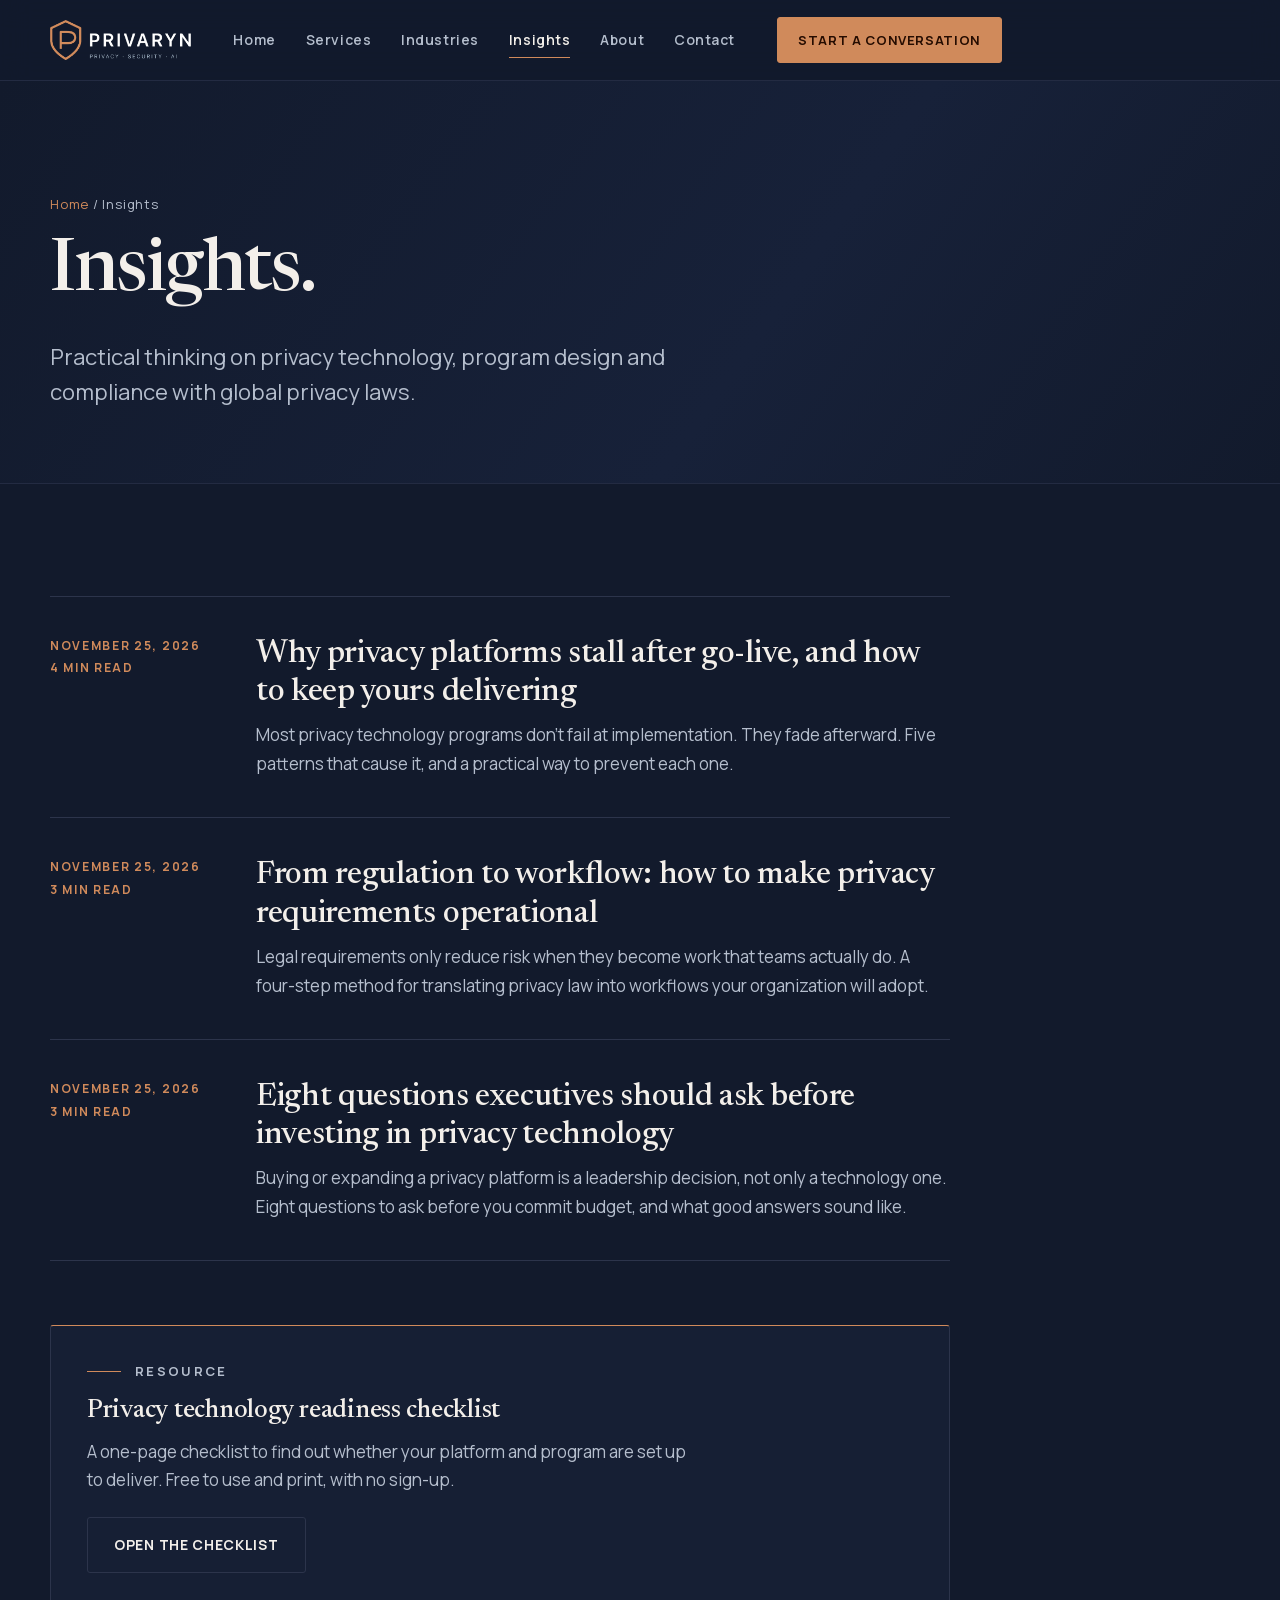
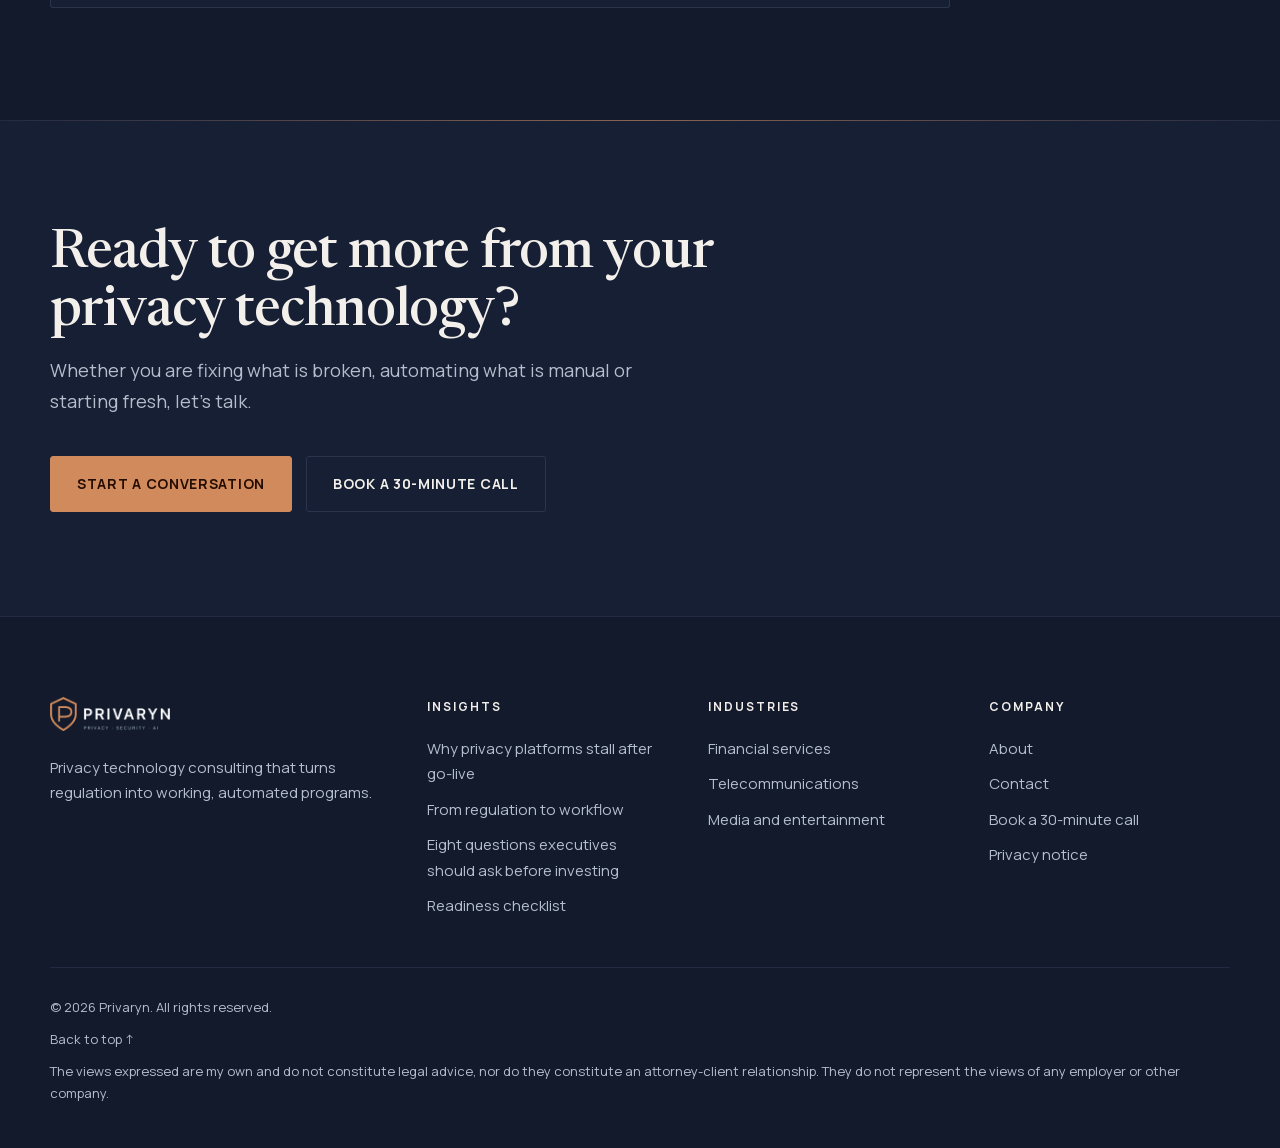
==== insights/index.html @ 538ccb26 "Add Insights articles, readiness checklist and industry pages Co-Authored-By: Claude Sonnet 5.5 <nor" ====
<!DOCTYPE html>
<html lang="en">
<head>
<meta charset="utf-8">
<meta name="viewport" content="width=device-width, initial-scale=1, viewport-fit=cover">
<title>Insights | Privaryn</title>
<meta name="description" content="Practical thinking on privacy technology, program design and compliance with global privacy laws, from Privaryn.">
<link rel="canonical" href="https://privarynadvisory.com/insights/">
<meta name="theme-color" content="#121a2c">
<link rel="icon" href="/favicon.svg" type="image/svg+xml">
<link rel="icon" href="/favicon-32.png" sizes="32x32" type="image/png">
<link rel="apple-touch-icon" href="/apple-touch-icon.png">
<meta property="og:type" content="website">
<meta property="og:site_name" content="Privaryn">
<meta property="og:title" content="Insights">
<meta property="og:description" content="Practical thinking on privacy technology, program design and compliance with global privacy laws, from Privaryn.">
<meta property="og:url" content="https://privarynadvisory.com/insights/">
<meta property="og:image" content="https://privarynadvisory.com/og-image.png">
<meta property="og:image:width" content="1200">
<meta property="og:image:height" content="630">
<meta name="twitter:card" content="summary_large_image">
<meta name="twitter:title" content="Insights">
<meta name="twitter:description" content="Practical thinking on privacy technology, program design and compliance with global privacy laws, from Privaryn.">
<meta name="twitter:image" content="https://privarynadvisory.com/og-image.png">
<link rel="preload" href="/fonts/manrope-latin.woff2" as="font" type="font/woff2" crossorigin>
<link rel="preload" href="/fonts/newsreader-latin.woff2" as="font" type="font/woff2" crossorigin>
<script>document.documentElement.classList.add("js")</script>
<link rel="stylesheet" href="/styles.css">
<script type="application/ld+json">{"@context": "https://schema.org", "@type": "CollectionPage", "name": "Privaryn Insights", "url": "https://privarynadvisory.com/insights/", "description": "Practical thinking on privacy technology, program design and compliance with global privacy laws, from Privaryn."}</script>
<script type="application/ld+json">{"@context": "https://schema.org", "@type": "BreadcrumbList", "itemListElement": [{"@type": "ListItem", "position": 1, "name": "Home", "item": "https://privarynadvisory.com/"}, {"@type": "ListItem", "position": 2, "name": "Insights", "item": "https://privarynadvisory.com/insights/"}]}</script>
</head>
<body>
<a class="skip" href="#main">Skip to main content</a>
<header>
  <div class="wrap nav">
    <a class="brand" href="/" aria-label="Privaryn home"><img src="/logo.png" alt="Privaryn" width="184" height="52"></a>
    <button class="menu-btn" aria-expanded="false" aria-controls="primary" aria-label="Menu"><svg class="ic" viewBox="0 0 24 24" aria-hidden="true"><path d="M4 7h16M4 12h16M4 17h16"/></svg></button>
    <nav id="primary" aria-label="Primary">
      <ul>
        <li><a href="/">Home</a></li>
        <li><a href="/#services">Services</a></li>
        <li><a href="/#industries">Industries</a></li>
        <li><a href="/insights/" aria-current="page">Insights</a></li>
        <li><a href="/#about">About</a></li>
        <li><a href="/#contact">Contact</a></li>
      </ul>
    </nav>
    <a class="btn top" href="/#contact">Start a conversation</a>
  </div>
</header>

<main id="main">
  <div class="page-head"><div class="wrap">
    <p class="crumbs"><a href="/">Home</a> / Insights</p>
    <h1>Insights.</h1>
    <p class="lead">Practical thinking on privacy technology, program design and compliance with global privacy laws.</p>
  </div></div>
  <section><div class="wrap">
    <div class="ins-list">
<a class="ins-item" href="/insights/why-privacy-platforms-stall-after-go-live/"><time datetime="2026-11-25">November 25, 2026<br>4 min read</time><div><h3>Why privacy platforms stall after go-live, and how to keep yours delivering</h3><p>Most privacy technology programs don&#x27;t fail at implementation. They fade afterward. Five patterns that cause it, and a practical way to prevent each one.</p></div></a>
<a class="ins-item" href="/insights/turning-privacy-regulation-into-workflows/"><time datetime="2026-11-25">November 25, 2026<br>3 min read</time><div><h3>From regulation to workflow: how to make privacy requirements operational</h3><p>Legal requirements only reduce risk when they become work that teams actually do. A four-step method for translating privacy law into workflows your organization will adopt.</p></div></a>
<a class="ins-item" href="/insights/questions-executives-should-ask-before-investing-in-privacy-technology/"><time datetime="2026-11-25">November 25, 2026<br>3 min read</time><div><h3>Eight questions executives should ask before investing in privacy technology</h3><p>Buying or expanding a privacy platform is a leadership decision, not only a technology one. Eight questions to ask before you commit budget, and what good answers sound like.</p></div></a>
    </div>
    <div class="res-card">
      <p class="eyebrow">Resource</p>
      <h3>Privacy technology readiness checklist</h3>
      <p>A one-page checklist to find out whether your platform and program are set up to deliver. Free to use and print, with no sign-up.</p>
      <a class="btn ghost" href="/resources/privacy-technology-readiness-checklist/">Open the checklist</a>
    </div>
  </div></section>
</main>
<div class="cta">
  <div class="wrap">
    <div><h2>Ready to get more from your privacy technology?</h2><p>Whether you are fixing what is broken, automating what is manual or starting fresh, let's talk.</p></div>
    <div class="actions"><a class="btn dark" href="/#contact">Start a conversation</a><a class="btn ghost" href="https://calendly.com/sareen-dev/30min" target="_blank" rel="noopener noreferrer" aria-label="Book a 30-minute call (opens Calendly in a new tab)">Book a 30-minute call</a></div>
  </div>
</div>
<footer>
  <div class="wrap">
    <div class="f-top">
      <div><img src="/logo.png" alt="Privaryn" width="120" height="34"><p>Privacy technology consulting that turns regulation into working, automated programs.</p></div>
      <div><h4>Insights</h4><ul><li><a href="/insights/why-privacy-platforms-stall-after-go-live/">Why privacy platforms stall after go-live</a></li><li><a href="/insights/turning-privacy-regulation-into-workflows/">From regulation to workflow</a></li><li><a href="/insights/questions-executives-should-ask-before-investing-in-privacy-technology/">Eight questions executives should ask before investing</a></li><li><a href="/resources/privacy-technology-readiness-checklist/">Readiness checklist</a></li></ul></div>
      <div><h4>Industries</h4><ul><li><a href="/industries/financial-services/">Financial services</a></li><li><a href="/industries/telecommunications/">Telecommunications</a></li><li><a href="/industries/media-entertainment/">Media and entertainment</a></li></ul></div>
      <div><h4>Company</h4><ul><li><a href="/#about">About</a></li><li><a href="/#contact">Contact</a></li><li><a href="https://calendly.com/sareen-dev/30min" target="_blank" rel="noopener noreferrer" aria-label="Book a 30-minute call (opens Calendly in a new tab)">Book a 30-minute call</a></li><li><a href="/#privacy">Privacy notice</a></li></ul></div>
    </div>
    <div class="f-bot">
      <p>&copy; 2026 Privaryn. All rights reserved.</p>
      <p><button type="button" class="linkbtn" onclick="window.scrollTo(0,0)">Back to top &uarr;</button></p>
      <p>The views expressed are my own and do not constitute legal advice, nor do they constitute an attorney-client relationship. They do not represent the views of any employer or other company.</p>
    </div>
  </div>
</footer>
<script>
(function(){var mb=document.querySelector(".menu-btn"),nav=document.getElementById("primary");if(mb&&nav)mb.addEventListener("click",function(){var o=nav.classList.toggle("open");mb.setAttribute("aria-expanded",o?"true":"false");});
if(!("IntersectionObserver" in window)||window.matchMedia("(prefers-reduced-motion: reduce)").matches)return;
var els=document.querySelectorAll(".cols>div,.list>div,.takeaways,.ins-item,.prose h2");
var io=new IntersectionObserver(function(es){es.forEach(function(e){if(e.isIntersecting){e.target.classList.add("in");io.unobserve(e.target);}});},{threshold:.1,rootMargin:"0px 0px -5% 0px"});
els.forEach(function(el){el.classList.add("rv");io.observe(el);});})();
</script>
</body>
</html>
---- styles.css ----
@font-face{font-family:"Manrope";font-style:normal;font-weight:400 700;font-display:swap;src:url(fonts/manrope-latin.woff2) format("woff2");unicode-range:U+0000-00FF,U+0131,U+0152-0153,U+02BB-02BC,U+02C6,U+02DA,U+02DC,U+0304,U+0308,U+0329,U+2000-206F,U+20AC,U+2122,U+2191,U+2193,U+2212,U+2215,U+FEFF,U+FFFD}
@font-face{font-family:"Newsreader";font-style:normal;font-weight:400 500;font-display:swap;src:url(fonts/newsreader-latin.woff2) format("woff2");unicode-range:U+0000-00FF,U+0131,U+0152-0153,U+02BB-02BC,U+02C6,U+02DA,U+02DC,U+0304,U+0308,U+0329,U+2000-206F,U+20AC,U+2122,U+2191,U+2193,U+2212,U+2215,U+FEFF,U+FFFD}
@font-face{font-family:"Newsreader";font-style:italic;font-weight:400;font-display:swap;src:url(fonts/newsreader-italic-latin.woff2) format("woff2");unicode-range:U+0000-00FF,U+0131,U+0152-0153,U+02BB-02BC,U+02C6,U+02DA,U+02DC,U+0304,U+0308,U+0329,U+2000-206F,U+20AC,U+2122,U+2191,U+2193,U+2212,U+2215,U+FEFF,U+FFFD}

:root{
  --bg:#121a2c;--bg-2:#161f34;--bg-3:#1b2540;--line:#232b42;--line-2:#2c344b;
  --text:#f3efea;--muted:#b5becd;--accent:#d08a5b;--accent-2:#dc9c70;--ink:#250c00;
  --serif:"Newsreader","Iowan Old Style","Georgia",serif;
  --sans:"Manrope",system-ui,-apple-system,"Segoe UI",Roboto,sans-serif;
  color-scheme:dark;box-sizing:border-box;
  padding-top:env(safe-area-inset-top,0px);padding-bottom:env(safe-area-inset-bottom,0px);
}
@media (prefers-color-scheme:dark){:root:not([data-theme="light"]){color-scheme:dark}}
:root[data-theme="dark"]{color-scheme:dark}
*,*::before,*::after{box-sizing:inherit}
html{scroll-padding-top:calc(env(safe-area-inset-top,0px) + 84px)}
body{margin:0;background:var(--bg);color:var(--text);font-family:var(--sans);font-size:17px;line-height:1.7;-webkit-font-smoothing:antialiased;text-rendering:optimizeLegibility}
body::before{content:"";position:fixed;inset:0 0 auto;height:env(safe-area-inset-top,0px);background:rgba(18,26,44,.94);backdrop-filter:blur(12px);z-index:30}
img,svg{max-width:100%}
a{color:inherit}
:focus-visible{outline:2px solid var(--accent);outline-offset:3px;border-radius:3px}
.wrap{width:min(1180px,100% - 48px);margin-inline:auto}
.ic{width:20px;height:20px;fill:none;stroke:currentColor;stroke-width:1.8;stroke-linecap:round;stroke-linejoin:round;flex:none}
p{margin:0}
h1,h2,h3{margin:0}
.eyebrow{font-size:13px;font-weight:700;letter-spacing:.18em;text-transform:uppercase;color:var(--accent);margin-bottom:26px;display:flex;align-items:center;gap:14px}
.eyebrow::before{content:"";width:34px;height:1px;background:var(--accent)}

.skip{position:absolute;left:16px;top:-80px;z-index:100;background:var(--accent);color:var(--ink);border:0;border-radius:3px;padding:12px 18px;font:inherit;font-weight:700;font-size:14px;cursor:pointer}
.skip:focus{top:calc(12px + env(safe-area-inset-top,0px))}
main:focus{outline:none}
/* header */
header{position:sticky;top:env(safe-area-inset-top,0px);z-index:20;background:rgba(18,26,44,.82);backdrop-filter:blur(14px);-webkit-backdrop-filter:blur(14px);border-bottom:1px solid var(--line)}
.nav{display:flex;align-items:center;gap:28px;min-height:80px}
.nav .brand img{height:40px;width:auto;display:block}
.nav ul{display:flex;gap:2px;list-style:none;margin:0 0 0 auto;padding:0}
.nav ul a{position:relative;display:block;text-decoration:none;color:var(--muted);font-weight:600;font-size:14px;letter-spacing:.04em;padding:10px 14px}
.nav ul a::after{content:"";position:absolute;left:14px;right:14px;bottom:4px;height:1px;background:var(--accent);transform:scaleX(0);transform-origin:left;transition:transform .3s ease}
.nav ul a:hover{color:var(--text)}
.nav ul a:hover::after,.nav ul a[aria-current="page"]::after{transform:scaleX(1)}
.nav ul a[aria-current="page"]{color:var(--text)}
.menu-btn{display:none;margin-left:auto;background:none;border:1px solid var(--line-2);color:var(--text);border-radius:4px;padding:8px;cursor:pointer}
.btn{display:inline-flex;align-items:center;gap:10px;background:var(--accent);color:var(--ink);font:inherit;font-weight:700;font-size:14px;letter-spacing:.05em;text-transform:uppercase;text-decoration:none;padding:15px 26px;border-radius:3px;border:1px solid var(--accent);cursor:pointer;transition:background .2s,border-color .2s,color .2s,transform .2s}
.btn:hover{background:var(--accent-2);border-color:var(--accent-2)}
.btn.ghost{background:transparent;color:var(--text);border-color:var(--line-2)}
.btn.ghost:hover{border-color:var(--accent);color:var(--accent)}
.btn.dark{background:var(--accent);color:var(--ink)}
.nav .btn.top{padding:11px 20px;font-size:13px}

/* views and sections */
[hidden]{display:none!important}
section{padding:112px 0}
section.alt{background:var(--bg-2);border-block:1px solid var(--line)}
h2{font-family:var(--serif);font-size:clamp(34px,4.2vw,56px);line-height:1.08;letter-spacing:-.02em;font-weight:500;max-width:20ch;margin-bottom:22px}
h3{font-family:var(--serif);font-size:26px;line-height:1.2;font-weight:500;letter-spacing:-.01em;margin-bottom:12px}
.sub{color:var(--muted);max-width:60ch;margin-bottom:64px;font-size:19px}
.head-row{display:flex;justify-content:space-between;align-items:end;gap:24px;flex-wrap:wrap;margin-bottom:64px}
.head-row .sub{margin-bottom:0}

/* hero */
@keyframes drift{0%{background-position:0% 50%}50%{background-position:100% 50%}100%{background-position:0% 50%}}
@keyframes rise{from{opacity:0;transform:translateY(28px)}to{opacity:1;transform:none}}
.hero{position:relative;overflow:hidden;min-height:min(86vh,820px);display:flex;align-items:center;padding:120px 0 96px;background:linear-gradient(125deg,#121a2c 0%,#172139 38%,#1b2036 62%,#121a2c 100%);background-size:260% 260%;animation:drift 24s ease-in-out infinite;border-bottom:1px solid var(--line)}
.hero>.wrap{width:min(1180px,100% - 48px)}
.hero .grid{display:grid;grid-template-columns:1.1fr .9fr;gap:40px;align-items:center}
h1{font-family:var(--serif);font-size:clamp(46px,7.2vw,92px);line-height:1.02;letter-spacing:-.028em;font-weight:500;margin-bottom:30px}
h1 em{font-style:italic;color:var(--accent);font-weight:400}
.lead{font-size:clamp(18px,2vw,22px);color:var(--muted);max-width:52ch;margin-bottom:44px;line-height:1.6}
.actions{display:flex;flex-wrap:wrap;gap:14px}
.hero .eyebrow,.hero h1,.hero .lead,.hero .actions{animation:rise 1s cubic-bezier(.2,.7,.2,1) both}
.hero h1{animation-delay:.12s}.hero .lead{animation-delay:.28s}.hero .actions{animation-delay:.42s}
@keyframes fadein{from{opacity:0}to{opacity:1}}
@keyframes fadeinbg{from{opacity:0}to{opacity:.55}}
.globe{display:block;width:100%;max-width:580px;aspect-ratio:1/1;justify-self:end;animation:fadein 1.8s .35s ease both}

.proof{display:grid;grid-template-columns:repeat(3,1fr);gap:40px;margin-top:96px;counter-reset:pf}
.proof div{counter-increment:pf;border-top:1px solid var(--line-2);padding-top:22px}
.proof div::before{content:"0" counter(pf);display:block;font-family:var(--serif);font-size:15px;letter-spacing:.12em;color:var(--accent);margin-bottom:12px}
.proof strong{display:block;font-family:var(--serif);font-weight:500;font-size:21px;line-height:1.3;margin-bottom:8px}
.proof span{color:var(--muted);font-size:15px}

/* problem columns */
.cols{display:grid;grid-template-columns:repeat(3,1fr);gap:56px}
.cols>div{border-top:1px solid var(--line-2);padding-top:26px;position:relative}
.cols>div::before{content:"";position:absolute;left:0;top:-1px;width:44px;height:2px;background:var(--accent)}
.cols p{color:var(--muted);font-size:16px}

/* cards: editorial columns, not boxes */
.cards{display:grid;grid-template-columns:repeat(4,1fr);gap:48px 40px;counter-reset:c}
.cards.two{grid-template-columns:repeat(2,1fr)}
.card{counter-increment:c;display:flex;flex-direction:column;gap:6px;border-top:1px solid var(--line-2);padding-top:26px;transition:border-color .3s}
.card::before{content:"0" counter(c);font-family:var(--serif);font-size:15px;letter-spacing:.12em;color:var(--accent);margin-bottom:16px}
.card:hover{border-top-color:var(--accent)}
.card p{color:var(--muted);font-size:16px}
.cap-label{margin-top:30px;margin-bottom:6px;font-size:12px;font-weight:700;letter-spacing:.18em;text-transform:uppercase;color:var(--accent)}
.card .cap-label{font-size:12px;color:var(--muted)}
.cards.two .cap-label{margin-top:auto;padding-top:30px}
.ticks{list-style:none;margin:0;padding:0;display:block;border-top:1px solid var(--line-2)}
.ticks li{position:relative;padding:15px 0 15px 30px;border-bottom:1px solid var(--line);font-size:16px;line-height:1.45;color:var(--text);transition:padding-left .25s ease}
.ticks li::before{content:"";position:absolute;left:3px;top:50%;width:7px;height:7px;margin-top:-3.5px;background:var(--accent);transform:rotate(45deg);transition:transform .25s ease}
.ticks li:hover{padding-left:36px}
.ticks li:hover::before{transform:rotate(45deg) scale(1.25)}

.pillars{display:grid;grid-template-columns:repeat(3,1fr);gap:40px;margin-bottom:72px}
.pillars div{border-left:1px solid var(--accent);padding-left:20px;font-family:var(--serif);font-size:22px;font-weight:500;line-height:1.3}
.pillars span{display:block;color:var(--muted);font-family:var(--sans);font-weight:500;font-size:15px;margin-top:6px;line-height:1.5}

/* testimonials */
.quote-box{position:relative;border-left:2px solid var(--accent);padding:6px 0 6px clamp(24px,4vw,56px);max-width:960px}
.quote-box blockquote{margin:0 0 32px;font-family:var(--serif);font-size:clamp(26px,3.4vw,42px);line-height:1.22;font-weight:400;letter-spacing:-.015em;font-style:italic}
.quote-box .who{display:flex;align-items:center;gap:14px;color:var(--muted);font-size:15px;letter-spacing:.04em}
.quote-box .who b{display:grid;place-items:center;width:38px;height:38px;border-radius:50%;border:1px solid var(--accent);color:var(--accent);font-weight:600;font-size:14px}
.q-ctrl{display:flex;align-items:center;gap:12px;margin-top:36px}
.q-ctrl button{background:none;border:1px solid var(--line-2);color:var(--text);border-radius:50%;width:42px;height:42px;display:grid;place-items:center;cursor:pointer;transition:border-color .2s}
.q-ctrl button:hover{border-color:var(--accent)}
.q-ctrl span{color:var(--muted);font-size:14px;min-width:44px;text-align:center;letter-spacing:.08em}

/* journey */
.journey{display:grid;grid-template-columns:.9fr 1.1fr;gap:88px;align-items:start}
.list{display:grid;gap:0;counter-reset:l}
.list>div{counter-increment:l;display:grid;grid-template-columns:48px 1fr;gap:12px;padding:30px 0;border-top:1px solid var(--line-2)}
.list>div:last-child{border-bottom:1px solid var(--line-2)}
.list>div::before{content:"0" counter(l);font-family:var(--serif);font-size:16px;letter-spacing:.1em;color:var(--accent);padding-top:2px}
.list p{color:var(--muted);font-size:16px}

/* industries */
.inds{display:grid;grid-template-columns:repeat(2,1fr);gap:0 56px}
.ind{display:flex;gap:20px;border-top:1px solid var(--line-2);padding:30px 0}
.ind p{color:var(--muted);font-size:16px}

/* page head */
.page-head{padding:112px 0 72px;background:linear-gradient(125deg,#121a2c 0%,#172139 60%,#121a2c 100%);border-bottom:1px solid var(--line)}
.page-head h1{font-size:clamp(40px,5.6vw,72px);max-width:18ch}
.page-head .lead{margin-bottom:0}

/* platforms */
.chips{display:flex;flex-wrap:wrap;gap:12px;list-style:none;margin:0;padding:0}
.chips li{display:flex;align-items:center;gap:10px;border:1px solid var(--line-2);border-radius:3px;padding:12px 22px;font-weight:600;letter-spacing:.03em;font-size:15px}

/* about */
.about{display:grid;grid-template-columns:1.1fr .9fr;gap:88px;align-items:start}
.about p{color:var(--muted)}
.about p+p{margin-top:18px}
.fact{border-top:1px solid var(--accent);background:var(--bg-2);padding:8px 30px;display:grid;gap:0}
.fact div{display:flex;gap:14px;padding:22px 0;border-bottom:1px solid var(--line)}
.fact div:last-child{border-bottom:0}
.fact strong{font-family:var(--serif);font-weight:500;font-size:19px;display:block;margin-bottom:2px}
.fact span{display:block;color:var(--muted);font-size:15px}

/* contact */
.contact-grid{display:grid;grid-template-columns:1.2fr .8fr;gap:64px;align-items:start}
form{display:grid;gap:20px;background:var(--bg-2);border:1px solid var(--line);border-top:1px solid var(--accent);border-radius:3px;padding:clamp(24px,4vw,40px)}
.fr{display:grid;grid-template-columns:1fr 1fr;gap:20px}
label{display:grid;gap:8px;font-weight:600;font-size:14px;letter-spacing:.03em}
input,select,textarea{font:inherit;font-size:16px;color:var(--text);background:var(--bg);border:1px solid var(--line-2);border-radius:3px;padding:13px 14px;width:100%}
input:focus,select:focus,textarea:focus{outline:none;border-color:var(--accent)}
textarea{min-height:150px;resize:vertical}
.note{color:var(--muted);font-size:14px}

/* CTA band */
.cta{background:var(--bg-2);border-top:1px solid var(--line);padding:104px 0;position:relative}
.cta::before{content:"";position:absolute;left:0;right:0;top:-1px;height:1px;background:linear-gradient(90deg,transparent,var(--accent),transparent);opacity:.6}
.cta .wrap{display:flex;justify-content:space-between;align-items:center;gap:40px;flex-wrap:wrap}
.cta h2{margin-bottom:14px;max-width:22ch}
.cta p{max-width:56ch;font-size:18px;color:var(--muted)}

/* legal */
.legal{max-width:760px}
.legal h2{font-size:28px;letter-spacing:-.01em;margin:48px 0 14px;max-width:none}
.legal h2:first-child{margin-top:0}
.legal p,.legal li{color:var(--muted)}
.legal p+p{margin-top:14px}
.legal ul{padding-left:20px;margin:12px 0 0;display:grid;gap:8px}
.legal a{color:var(--accent)}

/* cookie banner */
.cookie{position:fixed;left:16px;right:16px;bottom:calc(16px + env(safe-area-inset-bottom,0px));z-index:50;max-width:460px;background:var(--bg-3);border:1px solid var(--line-2);border-top:1px solid var(--accent);border-radius:3px;padding:22px;box-shadow:0 18px 50px rgba(0,0,0,.5)}
.cookie[hidden]{display:none}
.cookie h3{font-size:20px;margin-bottom:6px}
.cookie p{color:var(--muted);font-size:15px}
.cookie p a{color:var(--accent)}
.ck-row{display:flex;flex-wrap:wrap;gap:10px;margin-top:16px}
.ck-row .btn{padding:10px 16px;font-size:12px}
.ck-prefs{margin-top:16px;border-top:1px solid var(--line);padding-top:14px;display:grid;gap:12px}
.ck-prefs[hidden]{display:none}
.ck-opt{display:flex;justify-content:space-between;align-items:center;gap:16px;font-weight:600;font-size:15px;letter-spacing:0}
.ck-opt span{display:block;color:var(--muted);font-weight:500;font-size:13px}
.ck-opt input{width:22px;height:22px;accent-color:var(--accent);flex:none}
.linkbtn{background:none;border:0;padding:0;font:inherit;color:inherit;cursor:pointer;text-align:left}
.linkbtn:hover{color:var(--accent)}

/* footer */
footer{padding:80px 0 44px;color:var(--muted);font-size:15px;border-top:1px solid var(--line)}
.f-top{display:grid;grid-template-columns:1.4fr 1fr 1fr 1fr;gap:40px;padding-bottom:48px;border-bottom:1px solid var(--line)}
.f-top img{height:34px;width:auto;margin-bottom:16px}
.f-top h4{color:var(--text);font-size:12px;letter-spacing:.16em;text-transform:uppercase;margin:0 0 18px}
.f-top ul{list-style:none;margin:0;padding:0;display:grid;gap:10px}
.f-top a{text-decoration:none}
.f-top a:hover{color:var(--accent)}
.f-bot{padding-top:28px;display:grid;gap:10px;font-size:13px}

/* faq */
.faq-grid{display:grid;grid-template-columns:.8fr 1.2fr;gap:88px;align-items:start}
.faq-grid h2{max-width:14ch}
.faq details{border-top:1px solid var(--line-2)}
.faq details:last-child{border-bottom:1px solid var(--line-2)}
.faq summary{list-style:none;cursor:pointer;display:flex;justify-content:space-between;align-items:center;gap:24px;padding:26px 0;font-family:var(--serif);font-size:clamp(20px,2.1vw,25px);line-height:1.25;letter-spacing:-.01em;transition:color .2s}
.faq summary::-webkit-details-marker{display:none}
.faq summary::after{content:"+";flex:none;font-family:var(--sans);font-weight:300;font-size:30px;line-height:1;color:var(--accent);transition:transform .3s ease}
.faq details[open] summary::after{transform:rotate(45deg)}
.faq summary:hover{color:var(--accent)}
.faq details p{color:var(--muted);padding:0 48px 28px 0;max-width:66ch;font-size:16.5px}

/* privacy news dock */
.newsdock{position:fixed;right:20px;bottom:calc(20px + env(safe-area-inset-bottom,0px));z-index:40;display:flex;flex-direction:column;align-items:flex-end;gap:12px}
.cookie:not([hidden])~.newsdock{display:none}
.newstab{display:inline-flex;align-items:center;gap:10px;background:var(--bg-3);color:var(--text);border:1px solid var(--line-2);border-top:1px solid var(--accent);border-radius:3px;padding:12px 18px;font:inherit;font-weight:700;font-size:12px;letter-spacing:.14em;text-transform:uppercase;cursor:pointer;box-shadow:0 10px 30px rgba(0,0,0,.4);transition:border-color .2s,background .2s}
.newstab:hover{border-color:var(--accent);background:var(--bg-2)}
.nt-dot{width:8px;height:8px;border-radius:50%;background:var(--accent);box-shadow:0 0 0 0 rgba(208,138,91,.6);animation:ping 2.4s ease-out infinite}
.nt-ic{display:none;fill:none;stroke:currentColor;stroke-width:1.8;stroke-linecap:round;stroke-linejoin:round}
.newsdock{transition:opacity .3s ease,transform .3s ease}
.newsdock.hold{opacity:0;pointer-events:none;transform:translateY(12px)}
@media (max-width:860px){
  .newsdock{right:16px;bottom:calc(16px + env(safe-area-inset-bottom,0px))}
  .newstab{position:relative;width:48px;height:48px;padding:0;justify-content:center;border-radius:50%;border-top-color:var(--line-2)}
  .newstab .nt-label{display:none}
  .newstab .nt-ic{display:block}
  .newstab .nt-dot{position:absolute;top:8px;right:8px;width:9px;height:9px}
  .newspanel{width:calc(100vw - 32px);max-height:min(66vh,520px)}
}
@keyframes ping{0%{box-shadow:0 0 0 0 rgba(208,138,91,.55)}70%{box-shadow:0 0 0 9px rgba(208,138,91,0)}100%{box-shadow:0 0 0 0 rgba(208,138,91,0)}}
.newspanel{width:min(400px,calc(100vw - 40px));max-height:min(70vh,560px);overflow:auto;background:var(--bg-3);border:1px solid var(--line-2);border-top:1px solid var(--accent);border-radius:3px;box-shadow:0 24px 60px rgba(0,0,0,.55);animation:rise .35s cubic-bezier(.2,.7,.2,1) both}
.np-head{display:flex;justify-content:space-between;align-items:flex-start;gap:16px;padding:20px 22px 14px;border-bottom:1px solid var(--line)}
.np-head h3{font-size:22px;margin:0 0 2px}
.np-head p{color:var(--muted);font-size:13px;letter-spacing:.04em}
.np-close{background:none;border:1px solid var(--line-2);color:var(--text);width:34px;height:34px;border-radius:50%;font-size:22px;line-height:1;cursor:pointer;flex:none}
.np-close:hover{border-color:var(--accent);color:var(--accent)}
.newspanel ul{list-style:none;margin:0;padding:0}
.newspanel li{border-bottom:1px solid var(--line)}
.newspanel li a{display:block;padding:16px 22px;text-decoration:none;transition:background .2s}
.newspanel li a:hover{background:rgba(208,138,91,.06)}
.newspanel li a:hover .n-title{color:var(--accent)}
.n-meta{display:block;font-size:11px;font-weight:700;letter-spacing:.14em;text-transform:uppercase;color:var(--accent);margin-bottom:5px}
.n-meta span{color:var(--muted);font-weight:500;letter-spacing:.04em;text-transform:none;font-size:12px;margin-left:8px}
.n-title{display:block;font-family:var(--serif);font-size:17px;line-height:1.3;transition:color .2s}
.np-note{padding:14px 22px 18px;color:var(--muted);font-size:12px;line-height:1.5}

/* scroll reveal (only when JS is running) */
.js .rv{opacity:0;transform:translateY(22px);transition:opacity .8s cubic-bezier(.2,.7,.2,1),transform .8s cubic-bezier(.2,.7,.2,1)}
.js .rv.in{opacity:1;transform:none}

@media (max-width:980px){
  .cards{grid-template-columns:repeat(2,1fr)}
  .f-top{grid-template-columns:1fr 1fr}
  .globe{max-width:460px}
}
@media (max-width:860px){
  .menu-btn{display:block}
  .nav{flex-wrap:wrap;min-height:72px}
  .nav nav{order:3;width:100%;display:none;padding-bottom:14px}
  .nav nav.open{display:block}
  .nav ul{flex-direction:column;margin:0}
  .nav ul a{padding:12px 0}
  .nav ul a::after{left:0;right:auto;width:28px}
  .nav .btn.top{display:none}
  .hero{min-height:0;padding:72px 0 72px}
  .hero .grid,.journey,.about,.contact-grid,.faq-grid{grid-template-columns:1fr;gap:48px}
  .hero .grid{position:relative}
  .hero .grid>div{position:relative;z-index:1}
  .globe{position:absolute;left:50%;top:50%;width:min(135vw,620px);max-width:none;transform:translate(-50%,-50%);z-index:0;pointer-events:none;margin:0;justify-self:auto;opacity:.55;animation:fadeinbg 1.8s .35s ease both}
  .proof{grid-template-columns:1fr;margin-top:64px;gap:28px}
  .cols,.pillars,.inds,.cards.two{grid-template-columns:1fr}
  .cols{gap:40px}
  .fr{grid-template-columns:1fr}
  section{padding:72px 0}
  .page-head{padding:72px 0 48px}
  .cta{padding:72px 0}
}
@media (max-width:560px){.cards{grid-template-columns:1fr}.f-top{grid-template-columns:1fr}.wrap{width:min(1180px,100% - 40px)}}
@media (prefers-reduced-motion:reduce){
  .hero{animation:none}
  .hero .eyebrow,.hero h1,.hero .lead,.hero .actions{animation:none}
  .globe{animation:none}
  .js .rv{opacity:1;transform:none;transition:none}
  .btn,.card,.nav ul a::after,.ticks li,.ticks li::before,.faq summary,.faq summary::after{transition:none}
  .nt-dot,.newspanel{animation:none}
  .newsdock{transition:none}
}

/* ---- articles, resources and sector pages ---- */
.crumbs{font-size:13px;letter-spacing:.06em;color:var(--muted);margin-bottom:22px}
.crumbs a{color:var(--accent);text-decoration:none}
.crumbs a:hover{text-decoration:underline}
.article-head h1{max-width:22ch}
.a-meta{display:flex;flex-wrap:wrap;gap:8px 22px;margin-top:26px;color:var(--muted);font-size:14px;letter-spacing:.04em}
.prose{max-width:740px;margin-inline:auto}
.prose .lede{font-family:var(--serif);font-size:clamp(22px,2.6vw,28px);line-height:1.4;color:var(--text);margin:0 0 36px;letter-spacing:-.01em}
.prose p{color:#d4dae4;font-size:18.5px;line-height:1.75;margin:0 0 22px}
.prose h2{font-size:clamp(26px,3vw,34px);max-width:none;margin:58px 0 16px}
.prose h3{font-size:22px;margin:36px 0 10px}
.prose ul,.prose ol{color:#d4dae4;font-size:18px;line-height:1.7;padding-left:24px;margin:0 0 26px;display:grid;gap:12px}
.prose li::marker{color:var(--accent)}
.prose strong{color:var(--text)}
.prose a{color:var(--accent)}
.takeaways{border-left:2px solid var(--accent);background:var(--bg-2);padding:26px 30px;margin:52px 0;border-radius:0 3px 3px 0}
.takeaways h3{margin:0 0 14px;font-size:22px}
.takeaways ul{margin:0;font-size:17px}
.a-cta{border-top:1px solid var(--line-2);margin-top:56px;padding-top:34px}
.a-cta h3{margin-top:0}
.keep{list-style:none;padding:0;margin:0 0 8px;display:grid;gap:0}
.prose .keep{font-size:17px;gap:0}
.keep li{border-top:1px solid var(--line);padding:14px 0}
.keep li:last-child{border-bottom:1px solid var(--line)}
.keep a{text-decoration:none;color:var(--text);font-family:var(--serif);font-size:20px;line-height:1.3;transition:color .2s}
.keep a:hover{color:var(--accent)}
.ins-list{max-width:900px}
.ins-item{display:grid;grid-template-columns:170px 1fr;gap:12px 36px;padding:38px 0;border-top:1px solid var(--line-2);text-decoration:none;color:inherit}
.ins-item:last-child{border-bottom:1px solid var(--line-2)}
.ins-item time{font-size:12px;font-weight:700;letter-spacing:.14em;text-transform:uppercase;color:var(--accent);line-height:1.9}
.ins-item h3{font-size:clamp(24px,2.6vw,32px);margin-bottom:10px;transition:color .2s}
.ins-item p{color:var(--muted);font-size:17px}
.ins-item:hover h3{color:var(--accent)}
.res-card{max-width:900px;margin-top:64px;border:1px solid var(--line-2);border-top:1px solid var(--accent);background:var(--bg-2);padding:34px 36px;border-radius:3px}
.res-card .eyebrow{margin-bottom:14px}
.res-card h3{margin-bottom:10px}
.res-card p{color:var(--muted);margin-bottom:22px;max-width:60ch}
.list.rows p strong{display:block;color:var(--text);font-family:var(--serif);font-weight:500;font-size:21px;line-height:1.3;margin-bottom:4px}
/* checklist */
.cl-wrap{display:grid;grid-template-columns:1.5fr .7fr;gap:64px;align-items:start}
.cl-grid{display:grid;gap:8px}
.cl-group{border-top:1px solid var(--line-2);padding:26px 0 14px}
.cl-group h3{margin-bottom:14px;font-size:24px}
.cl-item{display:grid;grid-template-columns:26px 1fr;gap:14px;align-items:start;padding:9px 0;font-weight:500;font-size:16.5px;line-height:1.5;letter-spacing:0;cursor:pointer;color:#d4dae4}
.cl-item input{width:22px;height:22px;padding:0;margin:1px 0 0;accent-color:var(--accent);cursor:pointer}
.cl-item:has(input:checked) span{color:var(--text)}
.cl-score{position:sticky;top:104px;border:1px solid var(--line-2);border-top:1px solid var(--accent);background:var(--bg-2);padding:26px 26px 28px;border-radius:3px}
.cl-count{font-family:var(--serif);font-size:20px;margin-bottom:10px}
.cl-count strong{font-size:44px;font-weight:500;color:var(--accent);margin-right:6px}
.cl-score p{color:var(--muted);font-size:16px}
.cl-score .cl-note{font-size:13px;margin:16px 0 20px}
.cl-score .actions{display:grid;gap:12px}
.cl-score .btn{justify-content:center}
.cl-print{display:none}
@media (max-width:980px){.cl-wrap{grid-template-columns:1fr;gap:40px}.cl-score{position:static}}
@media (max-width:860px){.ins-item{grid-template-columns:1fr}.prose p{font-size:17.5px}.prose ul,.prose ol{font-size:17px}}
@media print{
  @page{margin:12mm}
  header,footer,.skip,.cta,.noprint,.crumbs,.cookie,.newsdock{display:none!important}
  body{background:#fff;color:#000;font-size:10pt;line-height:1.35}
  .page-head{background:none;border:0;padding:0 0 6pt}
  h1{color:#000;font-size:20pt;margin:0 0 4pt;max-width:none}
  .lead{color:#333;font-size:10pt;margin:0}
  section{padding:6pt 0}
  .cl-wrap{display:block}
  .cl-grid{display:grid;grid-template-columns:1fr 1fr;gap:0 18pt}
  .cl-group{border-top:1px solid #999;padding:6pt 0 2pt;break-inside:avoid}
  .cl-group h3{color:#000;font-size:11.5pt;margin:0 0 3pt}
  .cl-item{color:#000;font-size:9pt;padding:2pt 0;gap:8pt;grid-template-columns:14pt 1fr;break-inside:avoid}
  .cl-item input{width:11pt;height:11pt}
  .cl-score{position:static;background:none;border:0;border-top:1px solid #999;padding:6pt 0 0;margin-top:6pt}
  .cl-score p,.cl-count{color:#000;font-size:9.5pt;margin:0 0 2pt}
  .cl-count strong{font-size:14pt;color:#000}
  .cl-score .cl-note{font-size:8pt;margin:4pt 0 0}
  .cl-print{display:block;font-size:8pt;margin-top:4pt!important}
}

@media (max-width:980px){#insights-teaser .cards{grid-template-columns:1fr!important}}
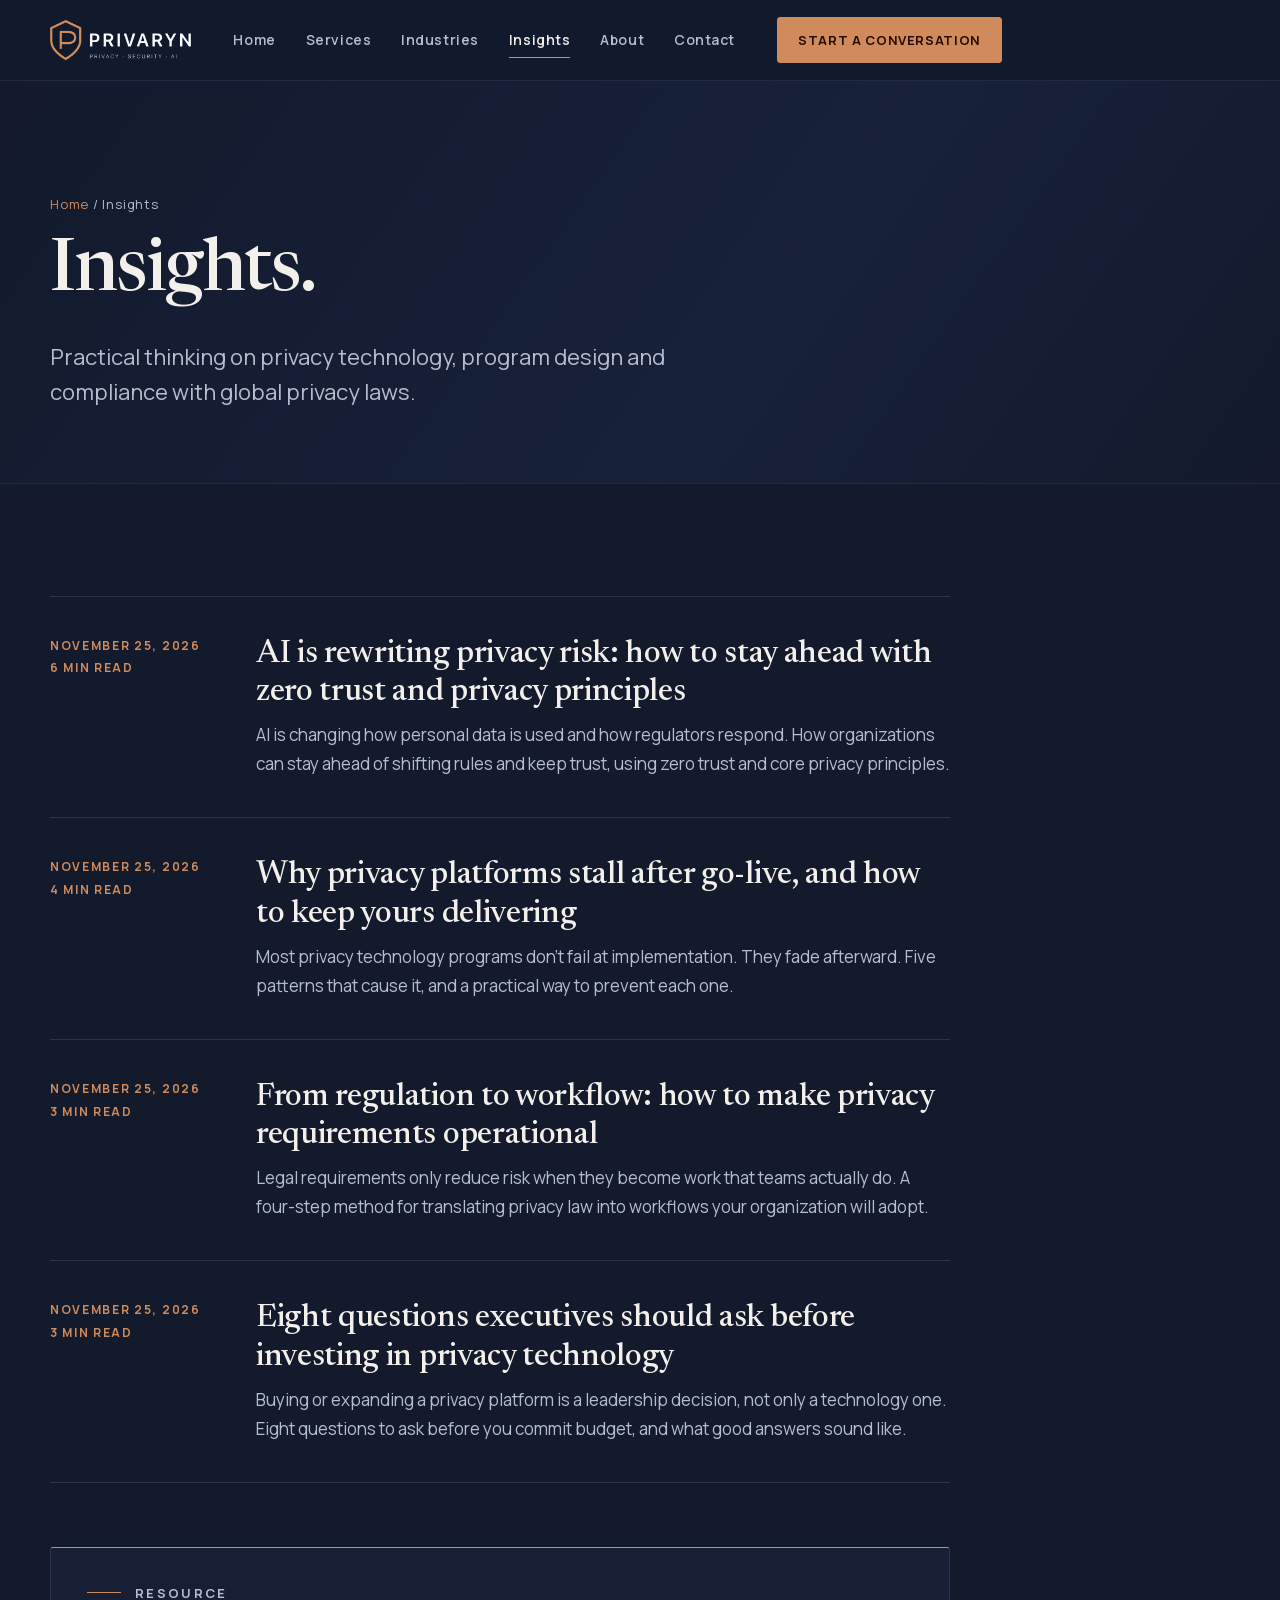
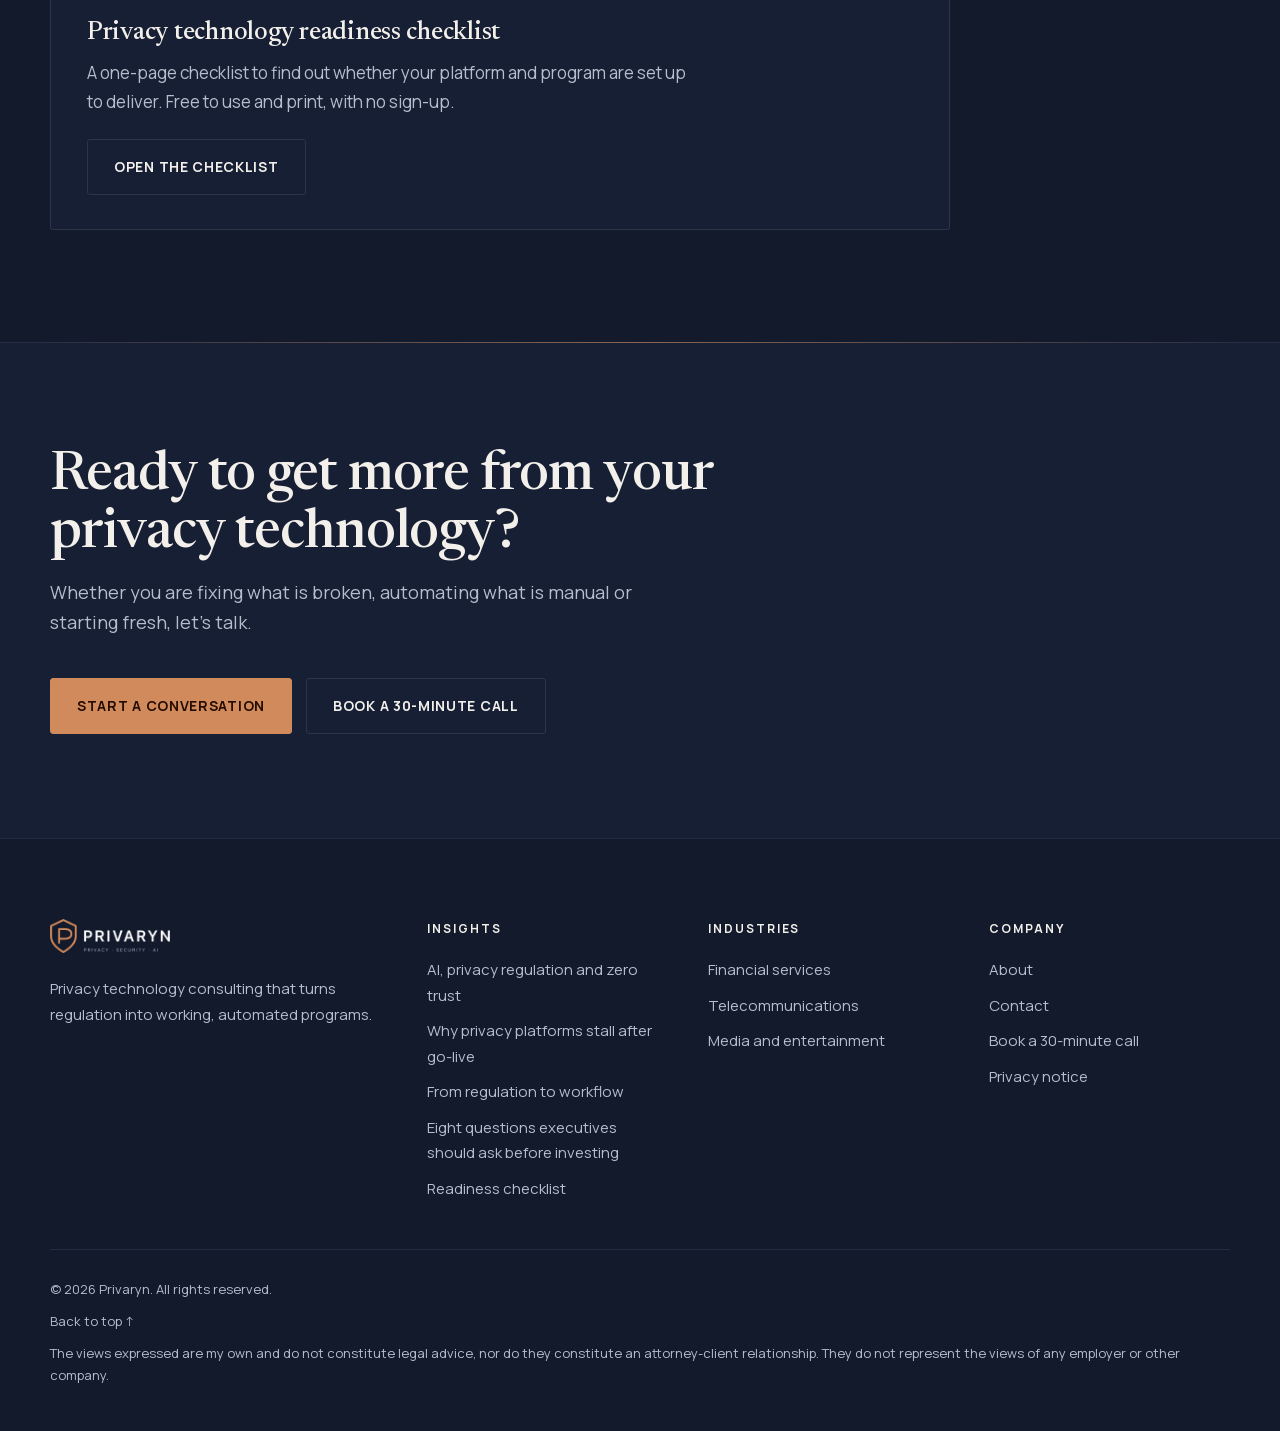
==== commit 39cf4740: "Add Insights article: AI, privacy regulation and zero trust Co-Authored-By: Claude Sonnet 5.5 <norep" ====
--- a/insights/index.html
+++ b/insights/index.html
@@ -25,7 +25,7 @@
 <link rel="preload" href="/fonts/manrope-latin.woff2" as="font" type="font/woff2" crossorigin>
 <link rel="preload" href="/fonts/newsreader-latin.woff2" as="font" type="font/woff2" crossorigin>
 <script>document.documentElement.classList.add("js")</script>
-<link rel="stylesheet" href="/styles.css">
+<link rel="stylesheet" href="/styles.css?v=c7a6d770">
 <script type="application/ld+json">{"@context": "https://schema.org", "@type": "CollectionPage", "name": "Privaryn Insights", "url": "https://privarynadvisory.com/insights/", "description": "Practical thinking on privacy technology, program design and compliance with global privacy laws, from Privaryn."}</script>
 <script type="application/ld+json">{"@context": "https://schema.org", "@type": "BreadcrumbList", "itemListElement": [{"@type": "ListItem", "position": 1, "name": "Home", "item": "https://privarynadvisory.com/"}, {"@type": "ListItem", "position": 2, "name": "Insights", "item": "https://privarynadvisory.com/insights/"}]}</script>
 </head>
@@ -57,6 +57,7 @@
   </div></div>
   <section><div class="wrap">
     <div class="ins-list">
+<a class="ins-item" href="/insights/ai-privacy-regulation-zero-trust/"><time datetime="2026-11-25">November 25, 2026<br>6 min read</time><div><h3>AI is rewriting privacy risk: how to stay ahead with zero trust and privacy principles</h3><p>AI is changing how personal data is used and how regulators respond. How organizations can stay ahead of shifting rules and keep trust, using zero trust and core privacy principles.</p></div></a>
 <a class="ins-item" href="/insights/why-privacy-platforms-stall-after-go-live/"><time datetime="2026-11-25">November 25, 2026<br>4 min read</time><div><h3>Why privacy platforms stall after go-live, and how to keep yours delivering</h3><p>Most privacy technology programs don&#x27;t fail at implementation. They fade afterward. Five patterns that cause it, and a practical way to prevent each one.</p></div></a>
 <a class="ins-item" href="/insights/turning-privacy-regulation-into-workflows/"><time datetime="2026-11-25">November 25, 2026<br>3 min read</time><div><h3>From regulation to workflow: how to make privacy requirements operational</h3><p>Legal requirements only reduce risk when they become work that teams actually do. A four-step method for translating privacy law into workflows your organization will adopt.</p></div></a>
 <a class="ins-item" href="/insights/questions-executives-should-ask-before-investing-in-privacy-technology/"><time datetime="2026-11-25">November 25, 2026<br>3 min read</time><div><h3>Eight questions executives should ask before investing in privacy technology</h3><p>Buying or expanding a privacy platform is a leadership decision, not only a technology one. Eight questions to ask before you commit budget, and what good answers sound like.</p></div></a>
@@ -79,7 +80,7 @@
   <div class="wrap">
     <div class="f-top">
       <div><img src="/logo.png" alt="Privaryn" width="120" height="34"><p>Privacy technology consulting that turns regulation into working, automated programs.</p></div>
-      <div><h4>Insights</h4><ul><li><a href="/insights/why-privacy-platforms-stall-after-go-live/">Why privacy platforms stall after go-live</a></li><li><a href="/insights/turning-privacy-regulation-into-workflows/">From regulation to workflow</a></li><li><a href="/insights/questions-executives-should-ask-before-investing-in-privacy-technology/">Eight questions executives should ask before investing</a></li><li><a href="/resources/privacy-technology-readiness-checklist/">Readiness checklist</a></li></ul></div>
+      <div><h4>Insights</h4><ul><li><a href="/insights/ai-privacy-regulation-zero-trust/">AI, privacy regulation and zero trust</a></li><li><a href="/insights/why-privacy-platforms-stall-after-go-live/">Why privacy platforms stall after go-live</a></li><li><a href="/insights/turning-privacy-regulation-into-workflows/">From regulation to workflow</a></li><li><a href="/insights/questions-executives-should-ask-before-investing-in-privacy-technology/">Eight questions executives should ask before investing</a></li><li><a href="/resources/privacy-technology-readiness-checklist/">Readiness checklist</a></li></ul></div>
       <div><h4>Industries</h4><ul><li><a href="/industries/financial-services/">Financial services</a></li><li><a href="/industries/telecommunications/">Telecommunications</a></li><li><a href="/industries/media-entertainment/">Media and entertainment</a></li></ul></div>
       <div><h4>Company</h4><ul><li><a href="/#about">About</a></li><li><a href="/#contact">Contact</a></li><li><a href="https://calendly.com/sareen-dev/30min" target="_blank" rel="noopener noreferrer" aria-label="Book a 30-minute call (opens Calendly in a new tab)">Book a 30-minute call</a></li><li><a href="/#privacy">Privacy notice</a></li></ul></div>
     </div>
--- a/styles.css
+++ b/styles.css
@@ -365,3 +365,11 @@
 }
 
 @media (max-width:980px){#insights-teaser .cards{grid-template-columns:1fr!important}}
+
+/* contact form confirmation */
+.sent{display:none;padding:10px 0}
+form.is-sent>:not(.sent){display:none!important}
+form.is-sent .sent{display:block;outline:none}
+.sent h3{font-size:clamp(30px,4vw,40px);margin-bottom:10px;color:var(--accent)}
+.sent p{color:var(--muted);font-size:18px;margin-bottom:26px;max-width:46ch}
+#cform-status.err{color:var(--text);background:var(--bg);border-left:2px solid var(--accent);padding:12px 16px;border-radius:0 3px 3px 0;font-size:15px}
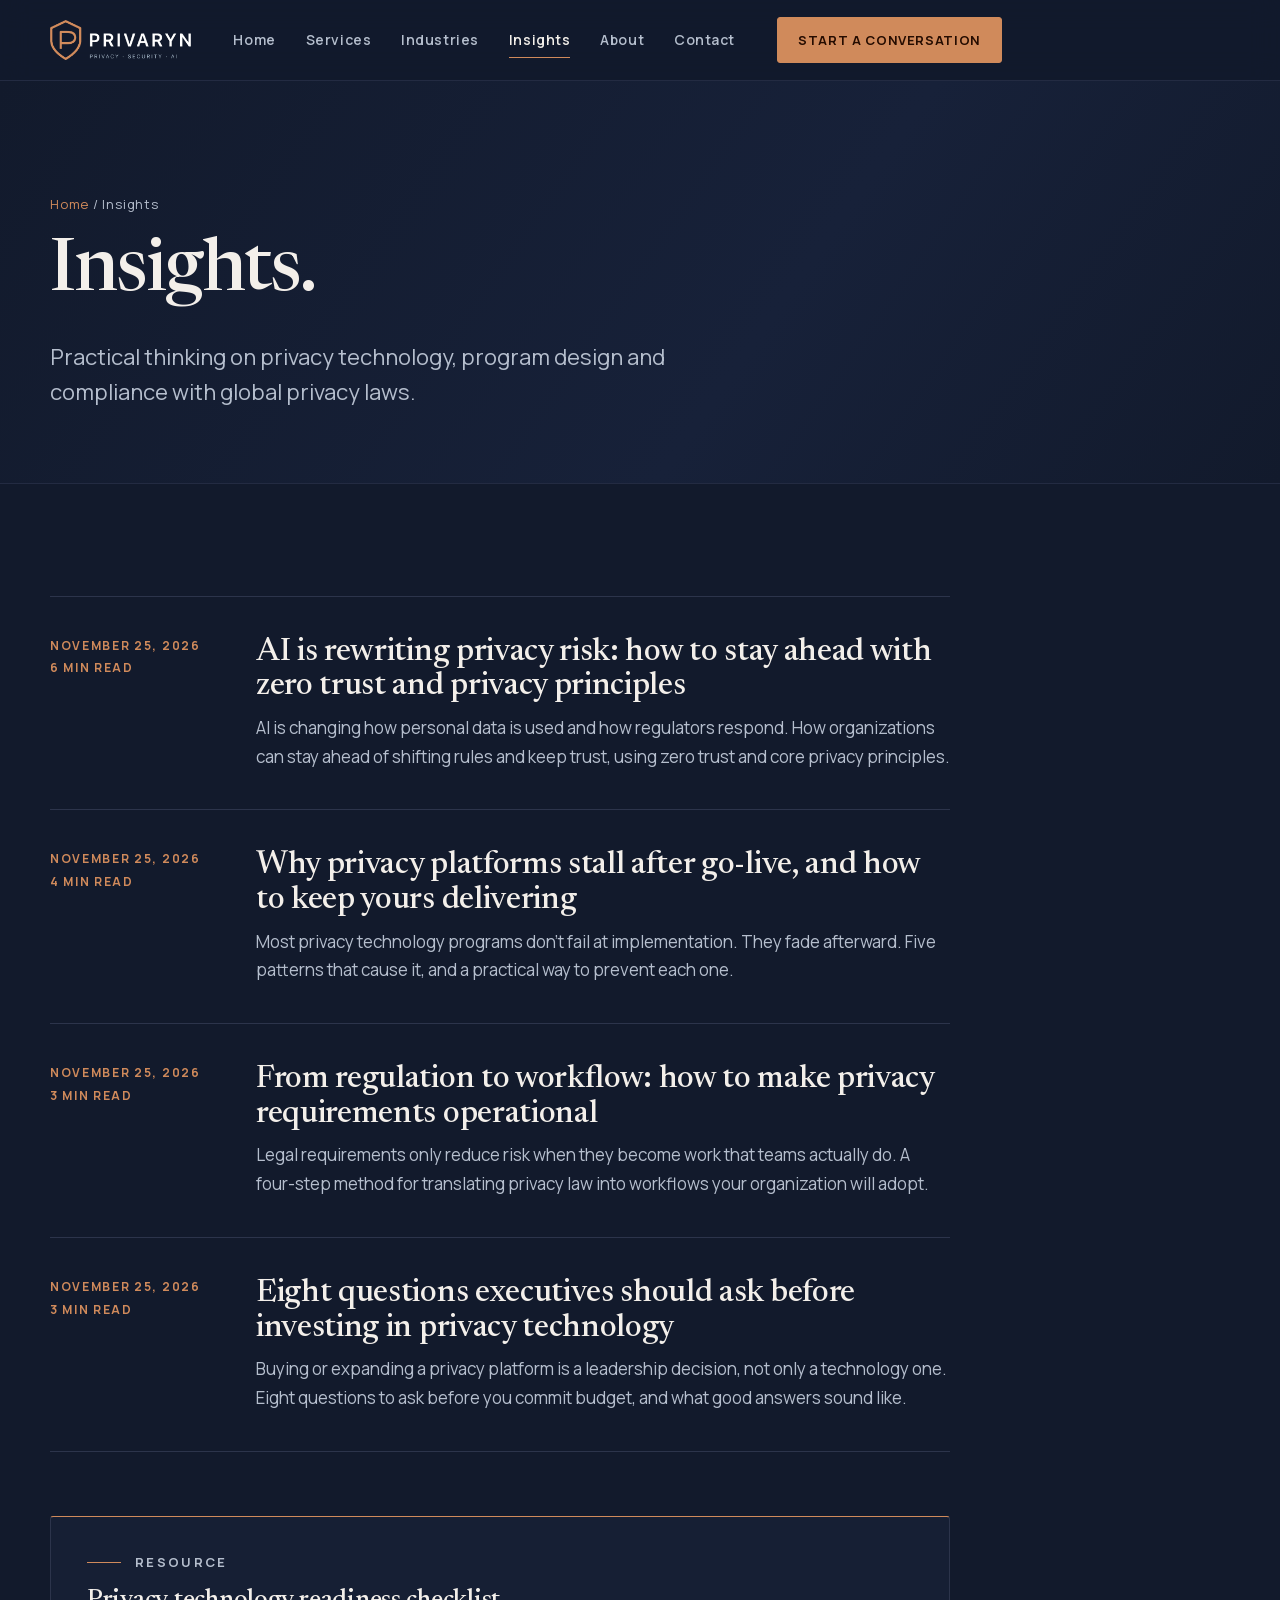
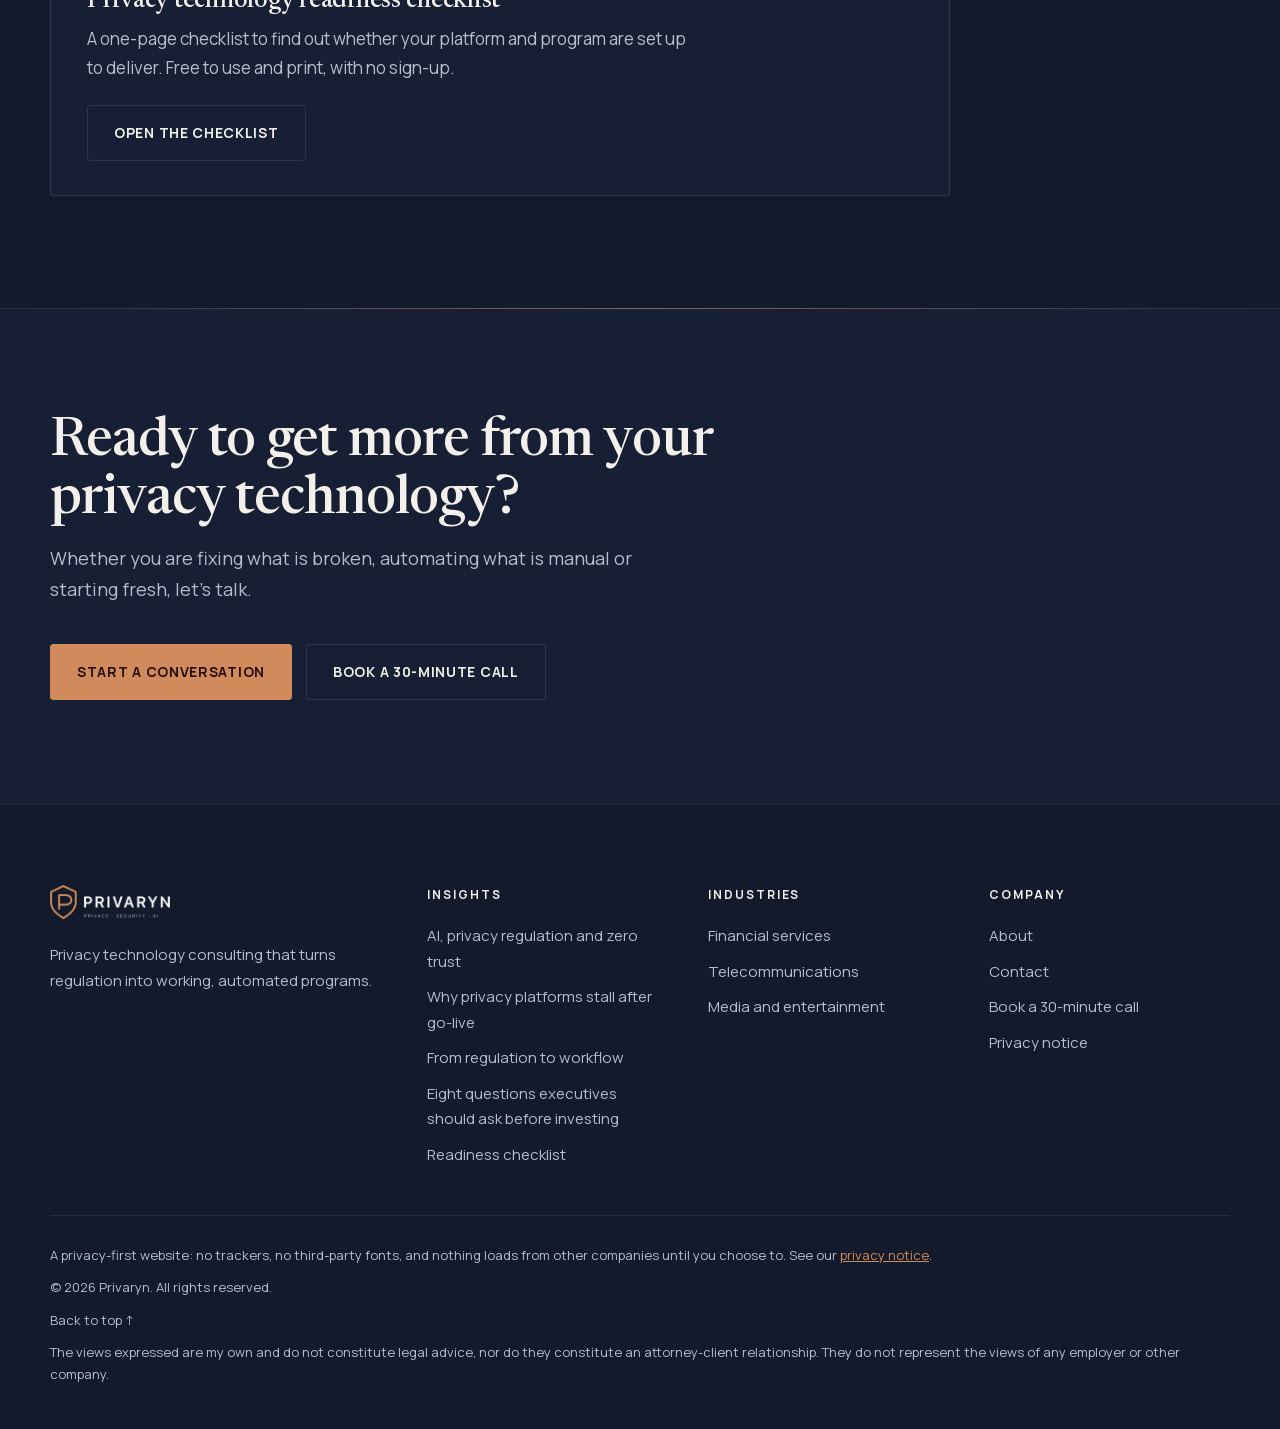
==== commit 3d7b123c: "Add founder headshot, privacy-first statement, security.txt, structured data and accessibility fixes" ====
--- a/insights/index.html
+++ b/insights/index.html
@@ -25,7 +25,7 @@
 <link rel="preload" href="/fonts/manrope-latin.woff2" as="font" type="font/woff2" crossorigin>
 <link rel="preload" href="/fonts/newsreader-latin.woff2" as="font" type="font/woff2" crossorigin>
 <script>document.documentElement.classList.add("js")</script>
-<link rel="stylesheet" href="/styles.css?v=c7a6d770">
+<link rel="stylesheet" href="/styles.css?v=ff5f8d9f">
 <script type="application/ld+json">{"@context": "https://schema.org", "@type": "CollectionPage", "name": "Privaryn Insights", "url": "https://privarynadvisory.com/insights/", "description": "Practical thinking on privacy technology, program design and compliance with global privacy laws, from Privaryn."}</script>
 <script type="application/ld+json">{"@context": "https://schema.org", "@type": "BreadcrumbList", "itemListElement": [{"@type": "ListItem", "position": 1, "name": "Home", "item": "https://privarynadvisory.com/"}, {"@type": "ListItem", "position": 2, "name": "Insights", "item": "https://privarynadvisory.com/insights/"}]}</script>
 </head>
@@ -57,14 +57,14 @@
   </div></div>
   <section><div class="wrap">
     <div class="ins-list">
-<a class="ins-item" href="/insights/ai-privacy-regulation-zero-trust/"><time datetime="2026-11-25">November 25, 2026<br>6 min read</time><div><h3>AI is rewriting privacy risk: how to stay ahead with zero trust and privacy principles</h3><p>AI is changing how personal data is used and how regulators respond. How organizations can stay ahead of shifting rules and keep trust, using zero trust and core privacy principles.</p></div></a>
-<a class="ins-item" href="/insights/why-privacy-platforms-stall-after-go-live/"><time datetime="2026-11-25">November 25, 2026<br>4 min read</time><div><h3>Why privacy platforms stall after go-live, and how to keep yours delivering</h3><p>Most privacy technology programs don&#x27;t fail at implementation. They fade afterward. Five patterns that cause it, and a practical way to prevent each one.</p></div></a>
-<a class="ins-item" href="/insights/turning-privacy-regulation-into-workflows/"><time datetime="2026-11-25">November 25, 2026<br>3 min read</time><div><h3>From regulation to workflow: how to make privacy requirements operational</h3><p>Legal requirements only reduce risk when they become work that teams actually do. A four-step method for translating privacy law into workflows your organization will adopt.</p></div></a>
-<a class="ins-item" href="/insights/questions-executives-should-ask-before-investing-in-privacy-technology/"><time datetime="2026-11-25">November 25, 2026<br>3 min read</time><div><h3>Eight questions executives should ask before investing in privacy technology</h3><p>Buying or expanding a privacy platform is a leadership decision, not only a technology one. Eight questions to ask before you commit budget, and what good answers sound like.</p></div></a>
+<a class="ins-item" href="/insights/ai-privacy-regulation-zero-trust/"><time datetime="2026-11-25">November 25, 2026<br>6 min read</time><div><h2>AI is rewriting privacy risk: how to stay ahead with zero trust and privacy principles</h2><p>AI is changing how personal data is used and how regulators respond. How organizations can stay ahead of shifting rules and keep trust, using zero trust and core privacy principles.</p></div></a>
+<a class="ins-item" href="/insights/why-privacy-platforms-stall-after-go-live/"><time datetime="2026-11-25">November 25, 2026<br>4 min read</time><div><h2>Why privacy platforms stall after go-live, and how to keep yours delivering</h2><p>Most privacy technology programs don&#x27;t fail at implementation. They fade afterward. Five patterns that cause it, and a practical way to prevent each one.</p></div></a>
+<a class="ins-item" href="/insights/turning-privacy-regulation-into-workflows/"><time datetime="2026-11-25">November 25, 2026<br>3 min read</time><div><h2>From regulation to workflow: how to make privacy requirements operational</h2><p>Legal requirements only reduce risk when they become work that teams actually do. A four-step method for translating privacy law into workflows your organization will adopt.</p></div></a>
+<a class="ins-item" href="/insights/questions-executives-should-ask-before-investing-in-privacy-technology/"><time datetime="2026-11-25">November 25, 2026<br>3 min read</time><div><h2>Eight questions executives should ask before investing in privacy technology</h2><p>Buying or expanding a privacy platform is a leadership decision, not only a technology one. Eight questions to ask before you commit budget, and what good answers sound like.</p></div></a>
     </div>
     <div class="res-card">
       <p class="eyebrow">Resource</p>
-      <h3>Privacy technology readiness checklist</h3>
+      <h2>Privacy technology readiness checklist</h2>
       <p>A one-page checklist to find out whether your platform and program are set up to deliver. Free to use and print, with no sign-up.</p>
       <a class="btn ghost" href="/resources/privacy-technology-readiness-checklist/">Open the checklist</a>
     </div>
@@ -80,11 +80,12 @@
   <div class="wrap">
     <div class="f-top">
       <div><img src="/logo.png" alt="Privaryn" width="120" height="34"><p>Privacy technology consulting that turns regulation into working, automated programs.</p></div>
-      <div><h4>Insights</h4><ul><li><a href="/insights/ai-privacy-regulation-zero-trust/">AI, privacy regulation and zero trust</a></li><li><a href="/insights/why-privacy-platforms-stall-after-go-live/">Why privacy platforms stall after go-live</a></li><li><a href="/insights/turning-privacy-regulation-into-workflows/">From regulation to workflow</a></li><li><a href="/insights/questions-executives-should-ask-before-investing-in-privacy-technology/">Eight questions executives should ask before investing</a></li><li><a href="/resources/privacy-technology-readiness-checklist/">Readiness checklist</a></li></ul></div>
-      <div><h4>Industries</h4><ul><li><a href="/industries/financial-services/">Financial services</a></li><li><a href="/industries/telecommunications/">Telecommunications</a></li><li><a href="/industries/media-entertainment/">Media and entertainment</a></li></ul></div>
-      <div><h4>Company</h4><ul><li><a href="/#about">About</a></li><li><a href="/#contact">Contact</a></li><li><a href="https://calendly.com/sareen-dev/30min" target="_blank" rel="noopener noreferrer" aria-label="Book a 30-minute call (opens Calendly in a new tab)">Book a 30-minute call</a></li><li><a href="/#privacy">Privacy notice</a></li></ul></div>
+      <div><p class="fh">Insights</p><ul><li><a href="/insights/ai-privacy-regulation-zero-trust/">AI, privacy regulation and zero trust</a></li><li><a href="/insights/why-privacy-platforms-stall-after-go-live/">Why privacy platforms stall after go-live</a></li><li><a href="/insights/turning-privacy-regulation-into-workflows/">From regulation to workflow</a></li><li><a href="/insights/questions-executives-should-ask-before-investing-in-privacy-technology/">Eight questions executives should ask before investing</a></li><li><a href="/resources/privacy-technology-readiness-checklist/">Readiness checklist</a></li></ul></div>
+      <div><p class="fh">Industries</p><ul><li><a href="/industries/financial-services/">Financial services</a></li><li><a href="/industries/telecommunications/">Telecommunications</a></li><li><a href="/industries/media-entertainment/">Media and entertainment</a></li></ul></div>
+      <div><p class="fh">Company</p><ul><li><a href="/#about">About</a></li><li><a href="/#contact">Contact</a></li><li><a href="https://calendly.com/sareen-dev/30min" target="_blank" rel="noopener noreferrer" aria-label="Book a 30-minute call (opens Calendly in a new tab)">Book a 30-minute call</a></li><li><a href="/#privacy">Privacy notice</a></li></ul></div>
     </div>
     <div class="f-bot">
+      <p class="pf">A privacy-first website: no trackers, no third-party fonts, and nothing loads from other companies until you choose to. See our <a href="/#privacy">privacy notice</a>.</p>
       <p>&copy; 2026 Privaryn. All rights reserved.</p>
       <p><button type="button" class="linkbtn" onclick="window.scrollTo(0,0)">Back to top &uarr;</button></p>
       <p>The views expressed are my own and do not constitute legal advice, nor do they constitute an attorney-client relationship. They do not represent the views of any employer or other company.</p>
--- a/styles.css
+++ b/styles.css
@@ -3,7 +3,7 @@
 @font-face{font-family:"Newsreader";font-style:italic;font-weight:400;font-display:swap;src:url(fonts/newsreader-italic-latin.woff2) format("woff2");unicode-range:U+0000-00FF,U+0131,U+0152-0153,U+02BB-02BC,U+02C6,U+02DA,U+02DC,U+0304,U+0308,U+0329,U+2000-206F,U+20AC,U+2122,U+2191,U+2193,U+2212,U+2215,U+FEFF,U+FFFD}
 
 :root{
-  --bg:#121a2c;--bg-2:#161f34;--bg-3:#1b2540;--line:#232b42;--line-2:#2c344b;
+  --bg:#121a2c;--bg-2:#161f34;--bg-3:#1b2540;--line:#232b42;--line-2:#2c344b;--field:#6f7c98;
   --text:#f3efea;--muted:#b5becd;--accent:#d08a5b;--accent-2:#dc9c70;--ink:#250c00;
   --serif:"Newsreader","Iowan Old Style","Georgia",serif;
   --sans:"Manrope",system-ui,-apple-system,"Segoe UI",Roboto,sans-serif;
@@ -152,7 +152,7 @@
 form{display:grid;gap:20px;background:var(--bg-2);border:1px solid var(--line);border-top:1px solid var(--accent);border-radius:3px;padding:clamp(24px,4vw,40px)}
 .fr{display:grid;grid-template-columns:1fr 1fr;gap:20px}
 label{display:grid;gap:8px;font-weight:600;font-size:14px;letter-spacing:.03em}
-input,select,textarea{font:inherit;font-size:16px;color:var(--text);background:var(--bg);border:1px solid var(--line-2);border-radius:3px;padding:13px 14px;width:100%}
+input,select,textarea{font:inherit;font-size:16px;color:var(--text);background:var(--bg);border:1px solid var(--field);border-radius:3px;padding:13px 14px;width:100%}
 input:focus,select:focus,textarea:focus{outline:none;border-color:var(--accent)}
 textarea{min-height:150px;resize:vertical}
 .note{color:var(--muted);font-size:14px}
@@ -370,6 +370,25 @@
 .sent{display:none;padding:10px 0}
 form.is-sent>:not(.sent){display:none!important}
 form.is-sent .sent{display:block;outline:none}
-.sent h3{font-size:clamp(30px,4vw,40px);margin-bottom:10px;color:var(--accent)}
+.sent h2{font-size:clamp(30px,4vw,40px);margin:0 0 10px;max-width:none;color:var(--accent)}
 .sent p{color:var(--muted);font-size:18px;margin-bottom:26px;max-width:46ch}
 #cform-status.err{color:var(--text);background:var(--bg);border-left:2px solid var(--accent);padding:12px 16px;border-radius:0 3px 3px 0;font-size:15px}
+
+/* founder photo and footer statement */
+.about-side{display:grid;gap:28px}
+.founder{display:flex;align-items:center;gap:22px;margin:0}
+.founder img{width:168px;height:auto;border-radius:6px;border:1px solid var(--line-2);flex:none}
+.founder figcaption strong{display:block;font-family:var(--serif);font-weight:500;font-size:26px;line-height:1.2;color:var(--text)}
+.founder figcaption span{display:block;color:var(--muted);font-size:15px;letter-spacing:.04em;margin-top:4px}
+.pf a{color:var(--accent)}
+@media (max-width:560px){.founder{flex-direction:column;align-items:flex-start}}
+
+.sr-only{position:absolute;width:1px;height:1px;padding:0;margin:-1px;overflow:hidden;clip:rect(0,0,0,0);white-space:nowrap;border:0}
+
+/* heading-level fixes: keep the look, use the right level */
+.f-top .fh{color:var(--text);font-size:12px;font-weight:700;letter-spacing:.16em;text-transform:uppercase;margin:0 0 18px}
+.ins-item h2{font-size:clamp(24px,2.6vw,32px);margin:0 0 10px;max-width:none;letter-spacing:-.01em;transition:color .2s}
+.ins-item:hover h2{color:var(--accent)}
+.res-card h2{font-size:26px;margin:0 0 10px;max-width:none;letter-spacing:-.01em}
+.cl-group h2{font-size:24px;margin:0 0 14px;max-width:none;letter-spacing:-.01em;line-height:1.2}
+@media print{.cl-group h2{color:#000;font-size:11.5pt;margin:0 0 3pt}.f-top .fh{display:none}}
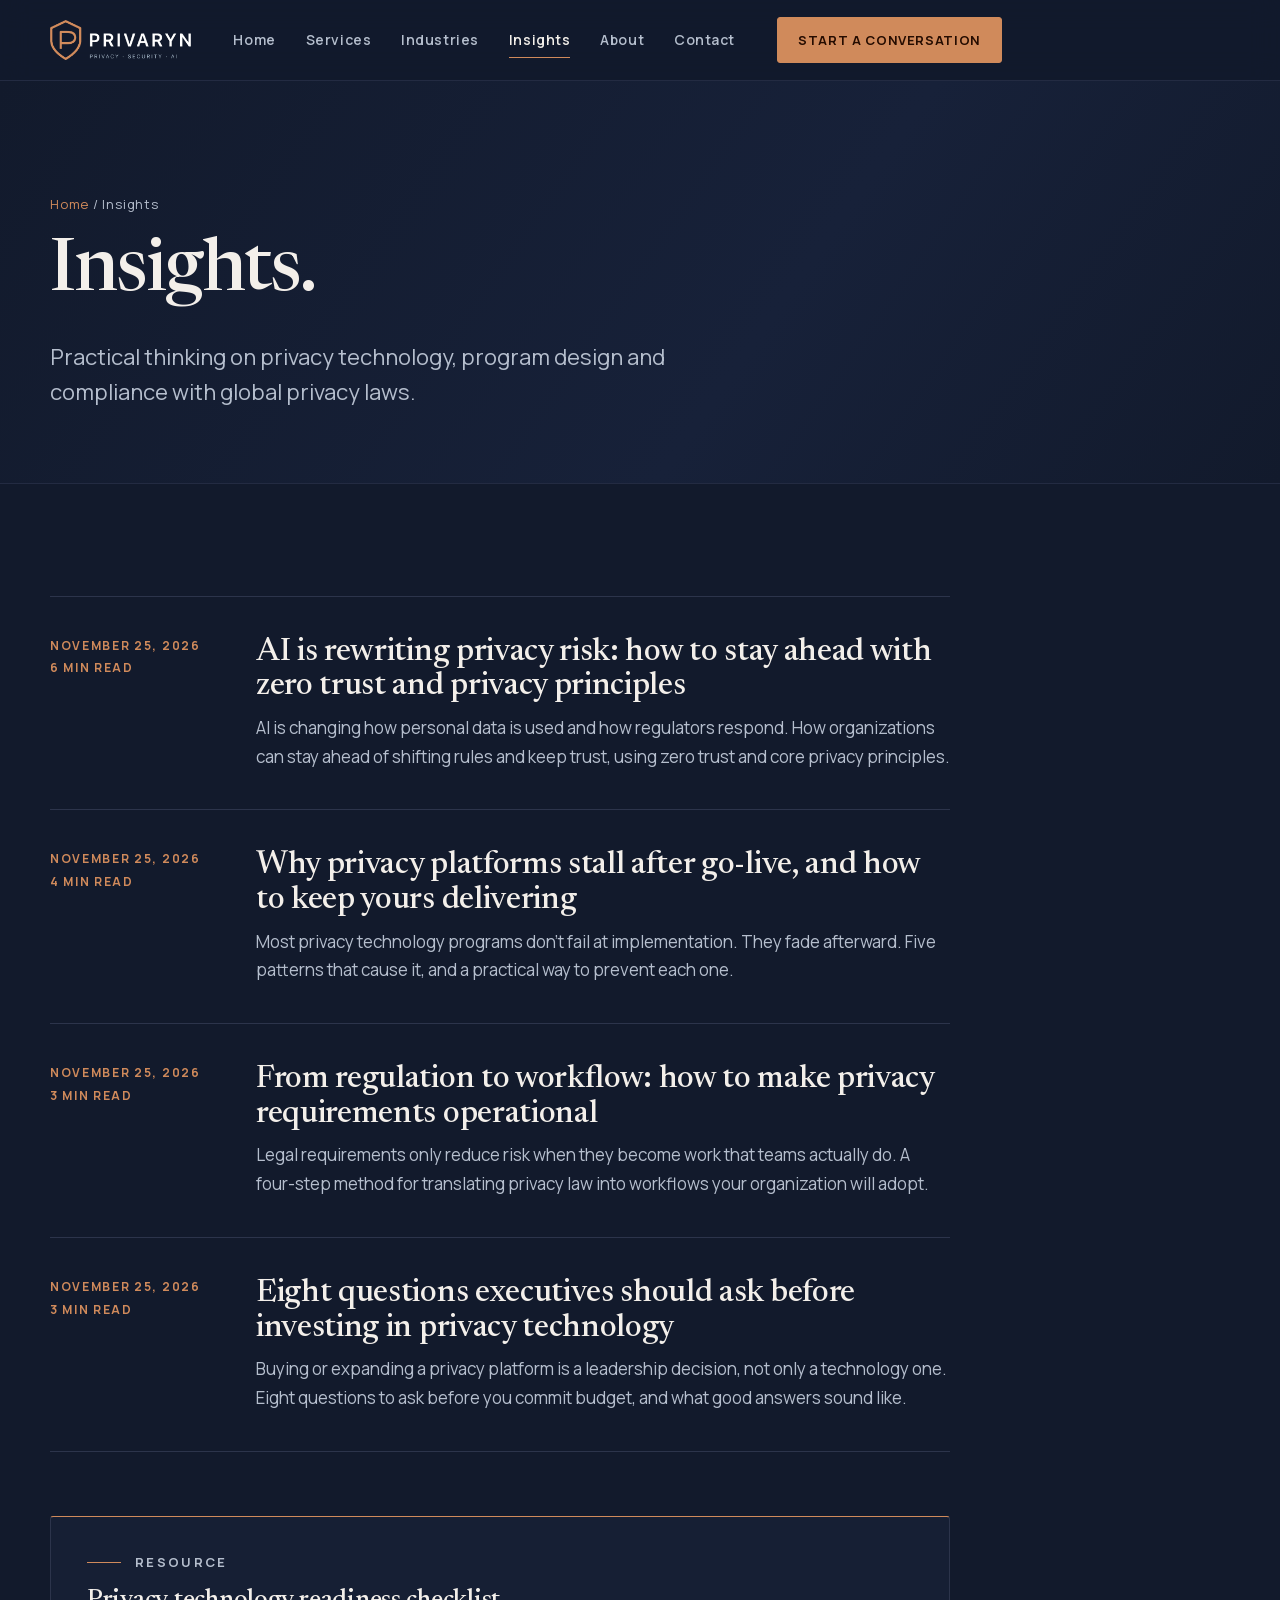
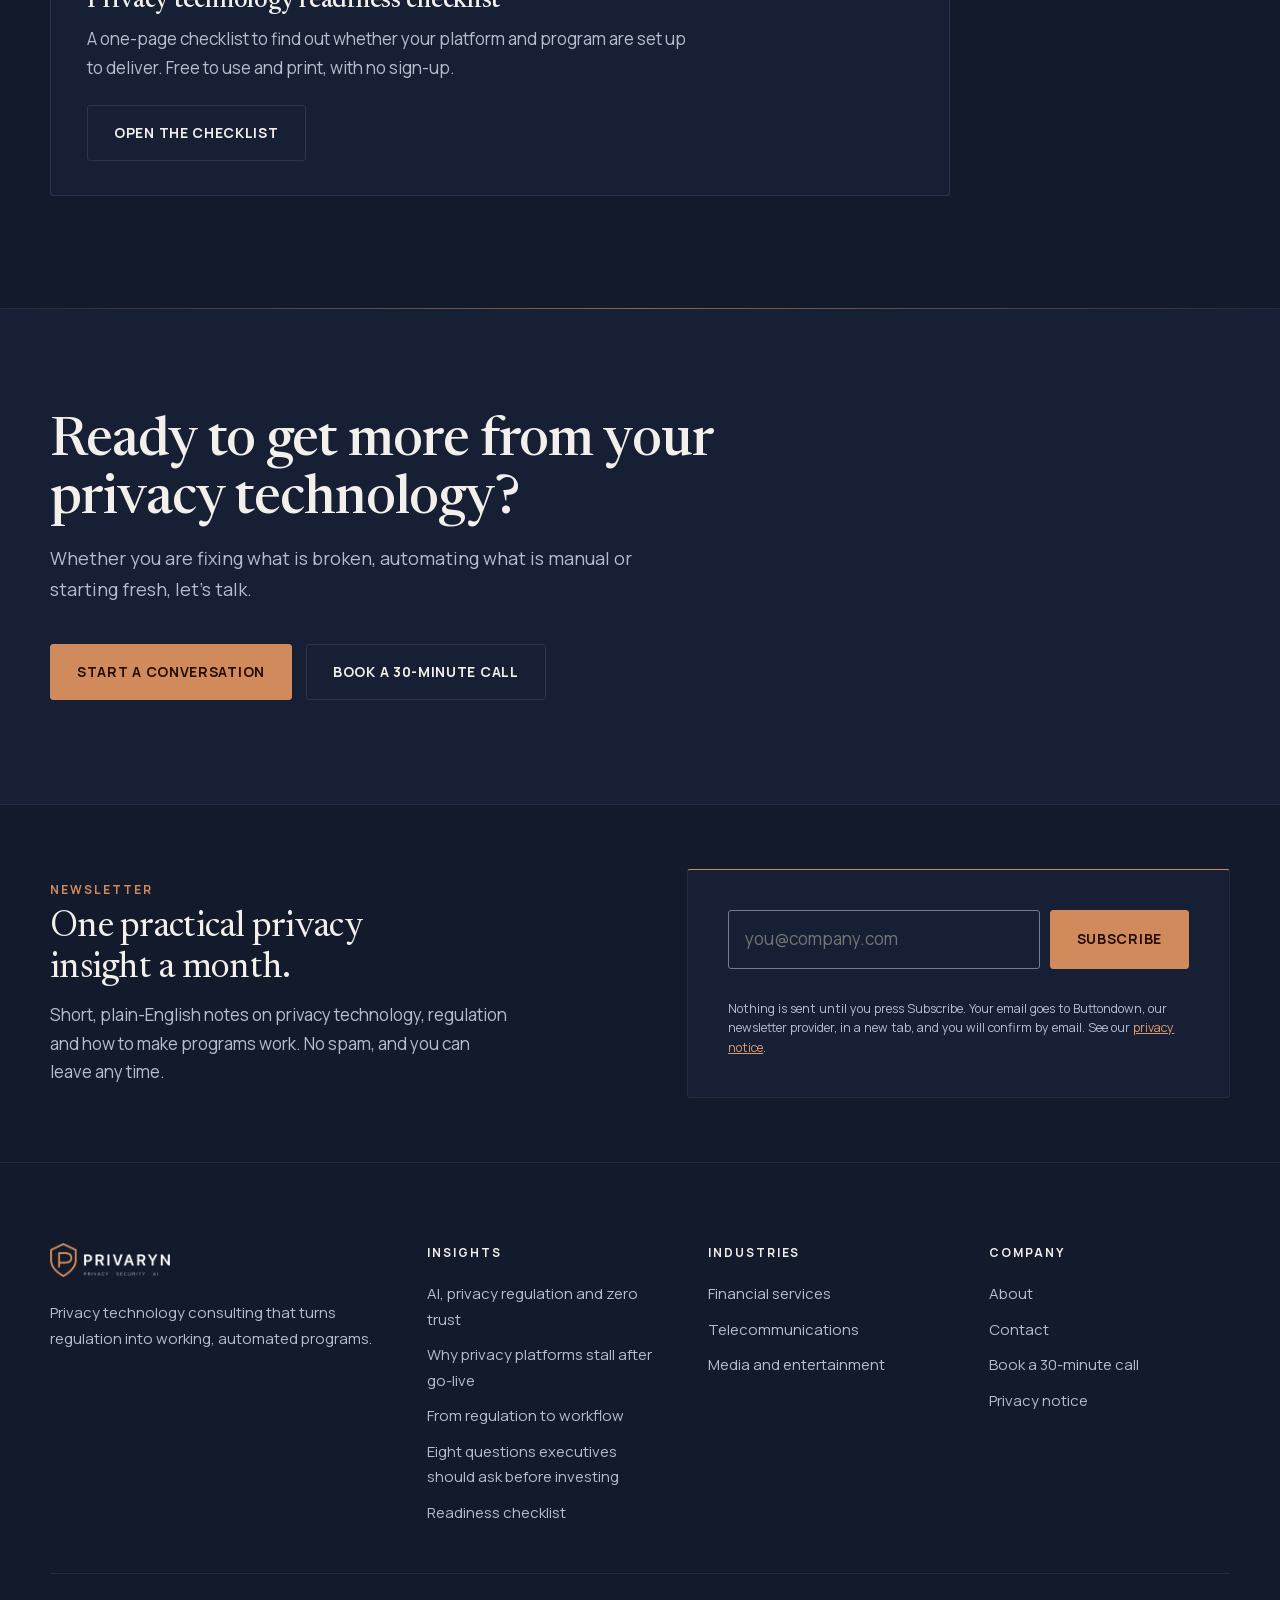
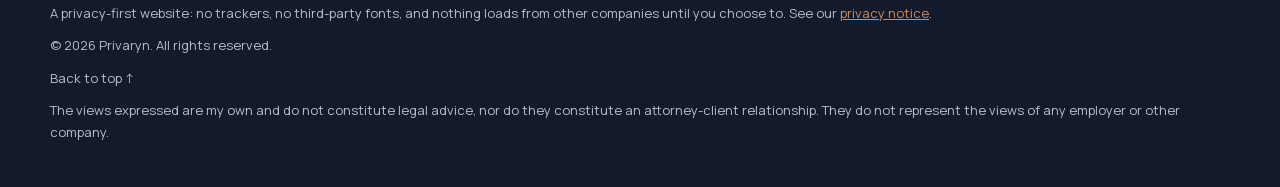
==== commit b8ae465f: "Add newsletter signup (Buttondown, double opt-in) and update privacy notice Co-Authored-By: Claude S" ====
--- a/insights/index.html
+++ b/insights/index.html
@@ -25,7 +25,7 @@
 <link rel="preload" href="/fonts/manrope-latin.woff2" as="font" type="font/woff2" crossorigin>
 <link rel="preload" href="/fonts/newsreader-latin.woff2" as="font" type="font/woff2" crossorigin>
 <script>document.documentElement.classList.add("js")</script>
-<link rel="stylesheet" href="/styles.css?v=ff5f8d9f">
+<link rel="stylesheet" href="/styles.css?v=14aa545e">
 <script type="application/ld+json">{"@context": "https://schema.org", "@type": "CollectionPage", "name": "Privaryn Insights", "url": "https://privarynadvisory.com/insights/", "description": "Practical thinking on privacy technology, program design and compliance with global privacy laws, from Privaryn."}</script>
 <script type="application/ld+json">{"@context": "https://schema.org", "@type": "BreadcrumbList", "itemListElement": [{"@type": "ListItem", "position": 1, "name": "Home", "item": "https://privarynadvisory.com/"}, {"@type": "ListItem", "position": 2, "name": "Insights", "item": "https://privarynadvisory.com/insights/"}]}</script>
 </head>
@@ -76,6 +76,17 @@
     <div class="actions"><a class="btn dark" href="/#contact">Start a conversation</a><a class="btn ghost" href="https://calendly.com/sareen-dev/30min" target="_blank" rel="noopener noreferrer" aria-label="Book a 30-minute call (opens Calendly in a new tab)">Book a 30-minute call</a></div>
   </div>
 </div>
+<section class="nl" aria-labelledby="nl-h">
+  <div class="wrap">
+    <div class="nl-copy"><p class="kicker">Newsletter</p><h2 id="nl-h">One practical privacy insight a month.</h2><p>Short, plain-English notes on privacy technology, regulation and how to make programs work. No spam, and you can leave any time.</p></div>
+    <form class="nl-form" action="https://buttondown.com/api/emails/embed-subscribe/privaryn" method="post" target="_blank">
+      <label for="nl-email" class="sr-only">Email address</label>
+      <div class="nl-row"><input id="nl-email" type="email" name="email" placeholder="you@company.com" autocomplete="email" required><button class="btn" type="submit">Subscribe</button></div>
+      <input type="hidden" value="1" name="embed">
+      <p class="nl-note">Nothing is sent until you press Subscribe. Your email goes to Buttondown, our newsletter provider, in a new tab, and you will confirm by email. See our <a href="/#privacy">privacy notice</a>.</p>
+    </form>
+  </div>
+</section>
 <footer>
   <div class="wrap">
     <div class="f-top">
--- a/styles.css
+++ b/styles.css
@@ -392,3 +392,14 @@
 .res-card h2{font-size:26px;margin:0 0 10px;max-width:none;letter-spacing:-.01em}
 .cl-group h2{font-size:24px;margin:0 0 14px;max-width:none;letter-spacing:-.01em;line-height:1.2}
 @media print{.cl-group h2{color:#000;font-size:11.5pt;margin:0 0 3pt}.f-top .fh{display:none}}
+.nl{background:var(--bg);border-top:1px solid var(--line);padding:64px 0}
+.nl .wrap{display:grid;grid-template-columns:1.1fr 1fr;gap:40px;align-items:center}
+.nl h2{font-family:Newsreader,Georgia,serif;font-weight:400;font-size:clamp(26px,3.2vw,36px);line-height:1.15;margin:8px 0 10px}
+.nl-copy p{color:var(--muted);margin:0;max-width:46ch}
+.nl-copy .kicker{color:var(--accent);font-size:12px;font-weight:700;letter-spacing:.16em;text-transform:uppercase;margin:0}
+.nl-row{display:flex;gap:10px}
+.nl-row input{flex:1;min-width:0;background:var(--bg-2);border:1px solid var(--field);color:var(--text);font:inherit;padding:14px 16px;border-radius:3px}
+.nl-row input:focus{outline:2px solid var(--accent-2);outline-offset:2px}
+.nl-note{font-size:12.5px;line-height:1.55;color:var(--muted);margin:10px 0 0}
+.nl-note a{color:var(--accent-2)}
+@media(max-width:760px){.nl .wrap{grid-template-columns:1fr;gap:22px}.nl-row{flex-direction:column}}
